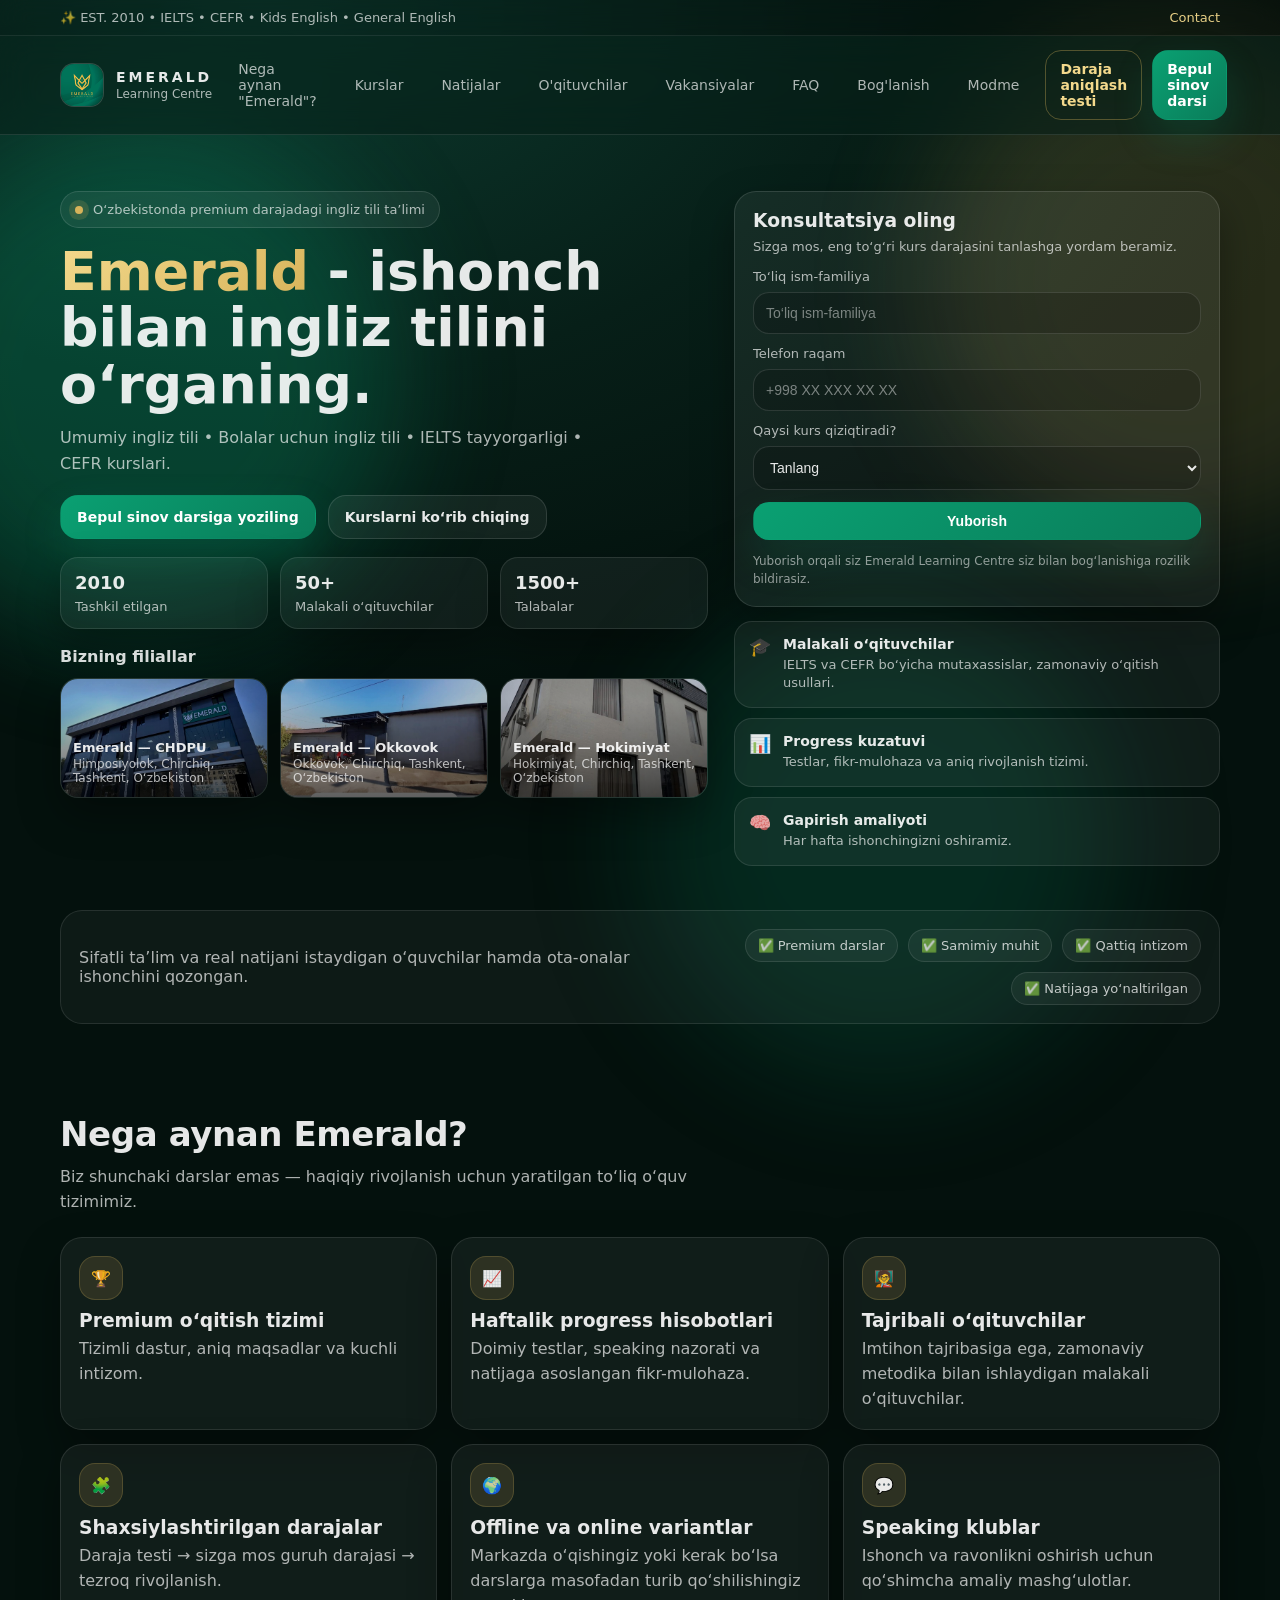
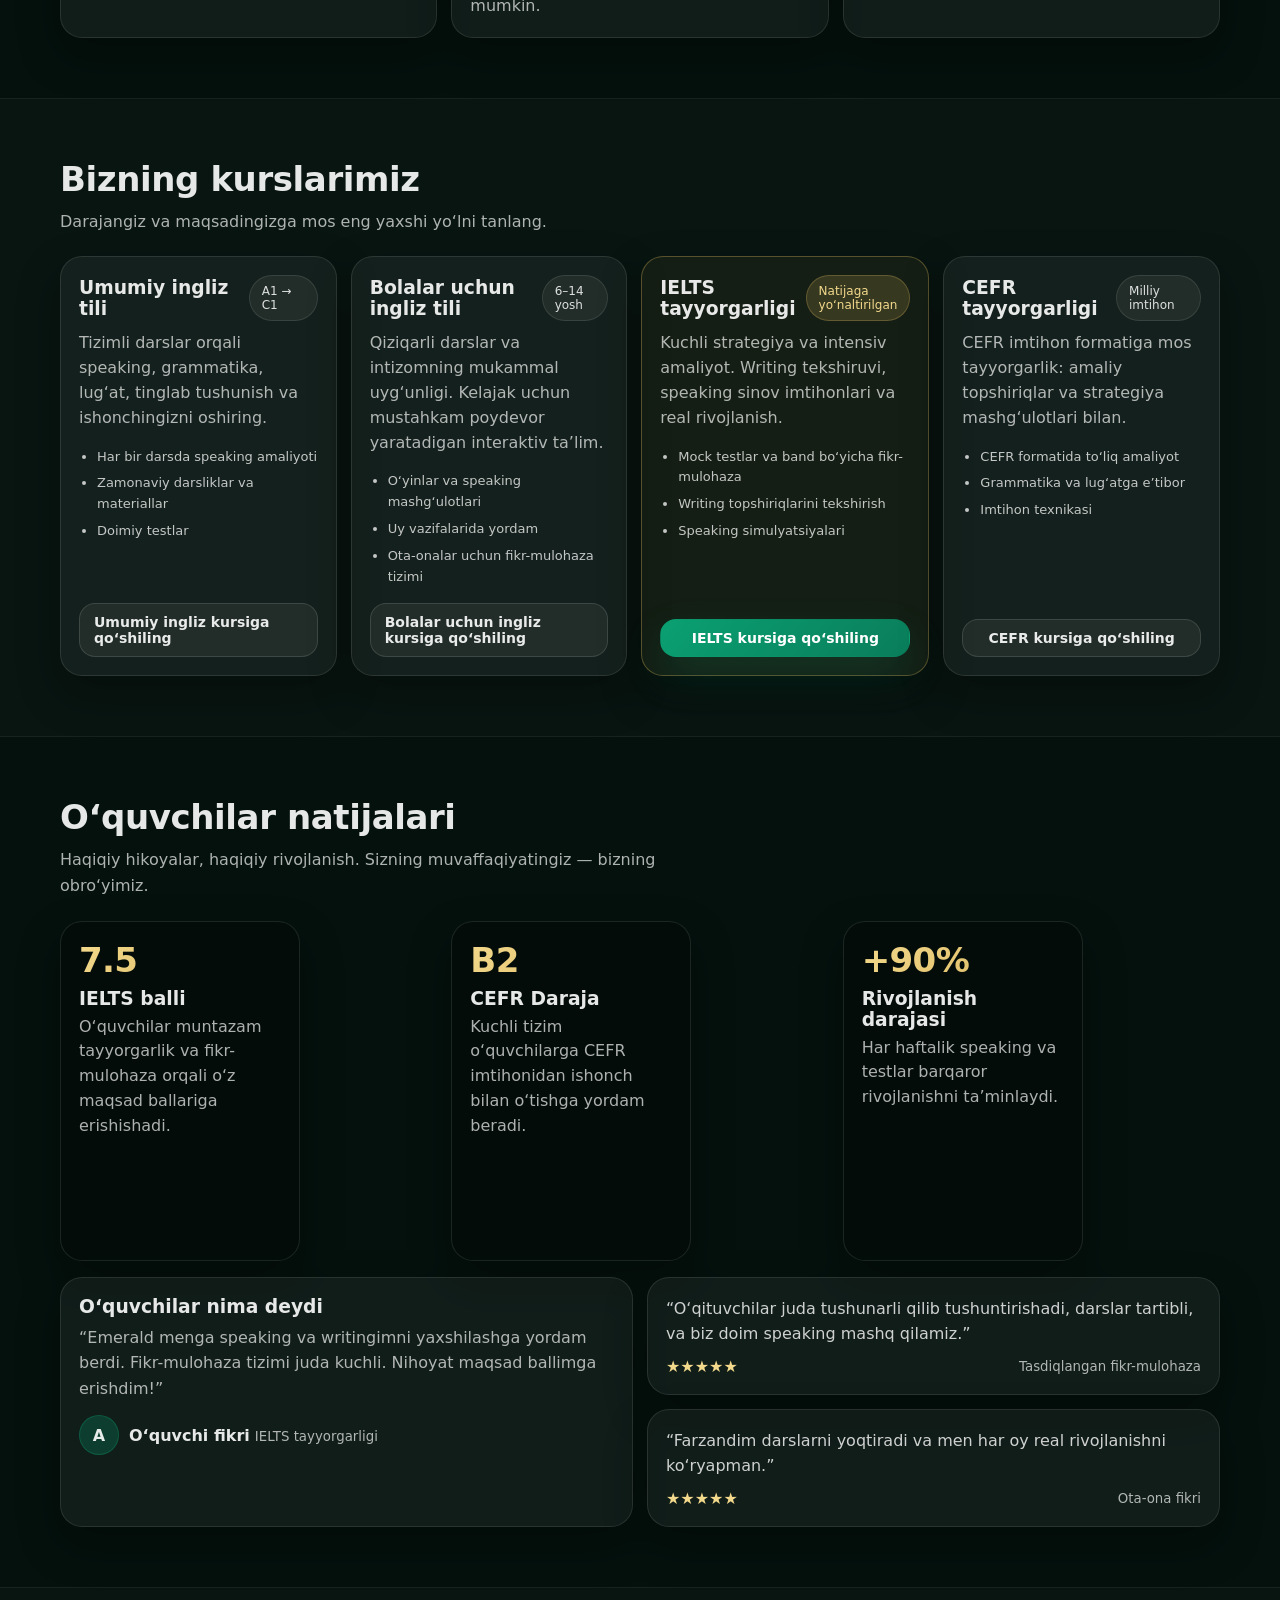
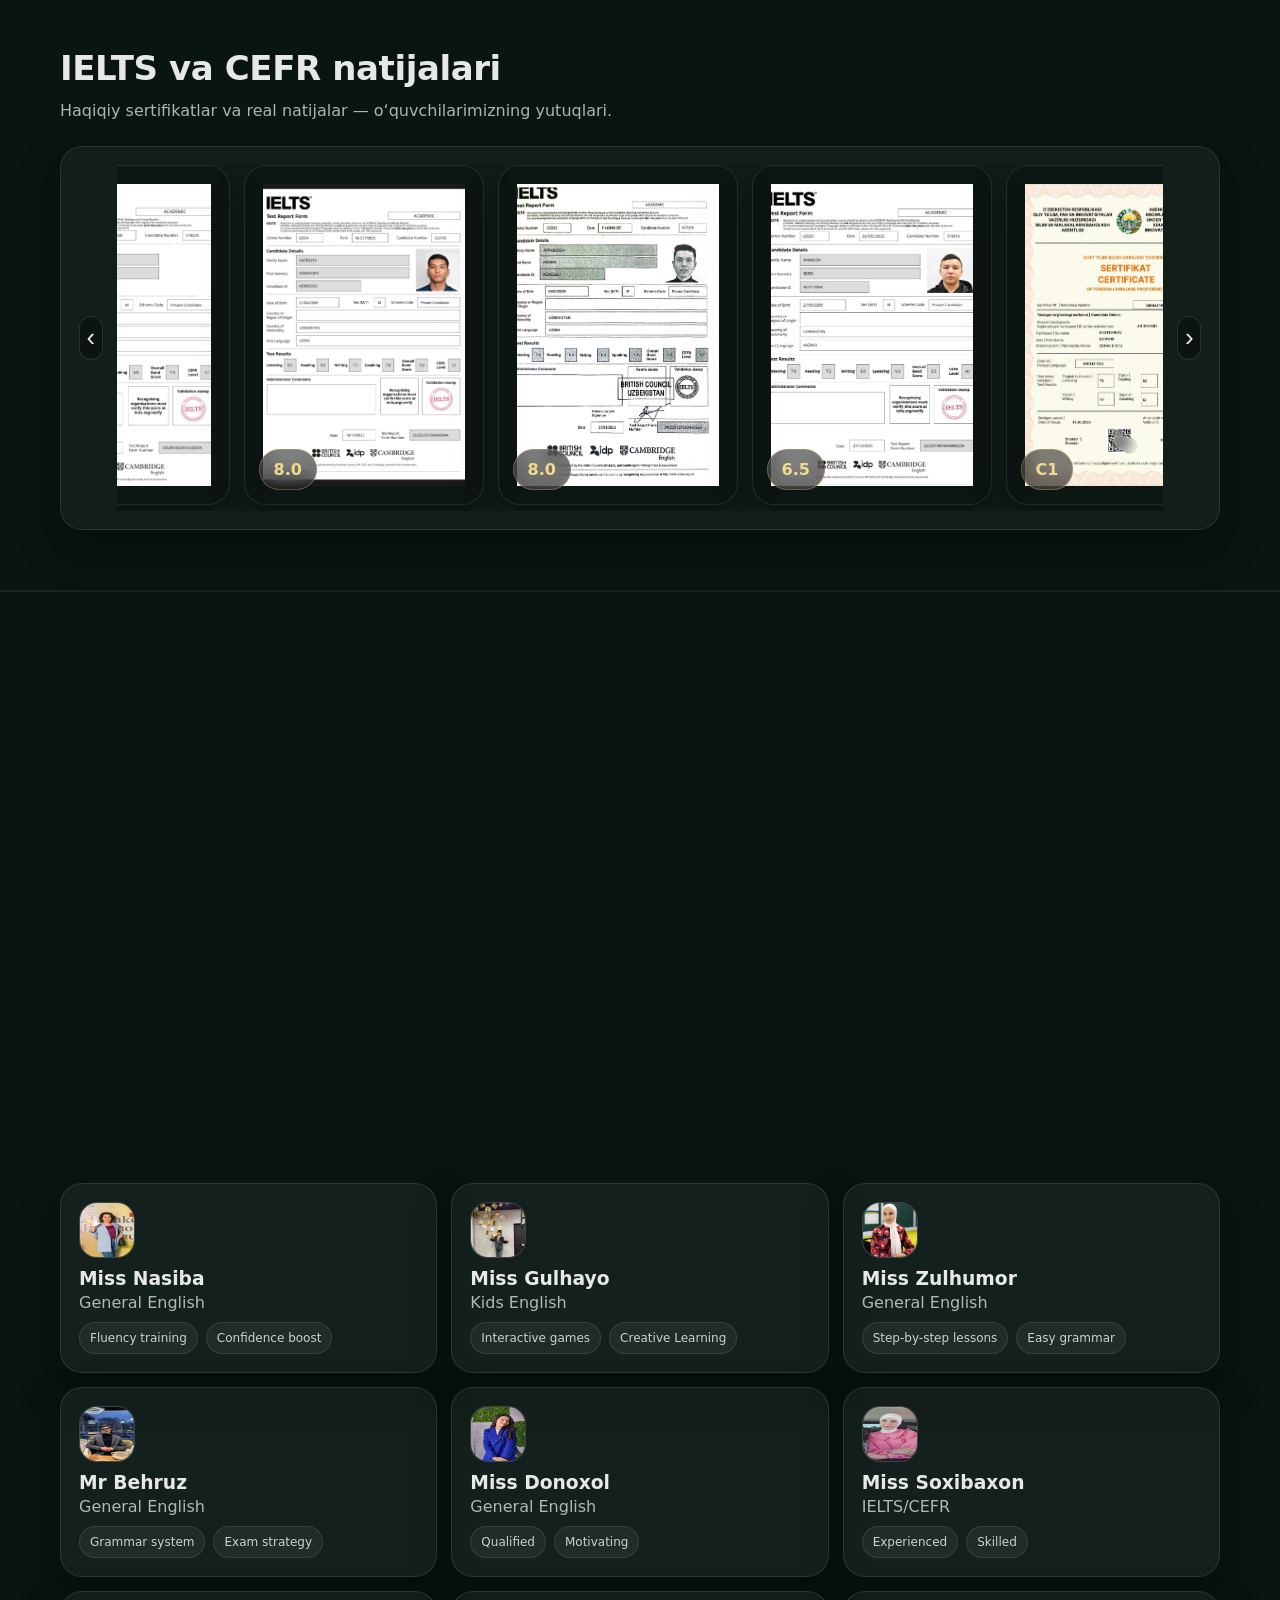
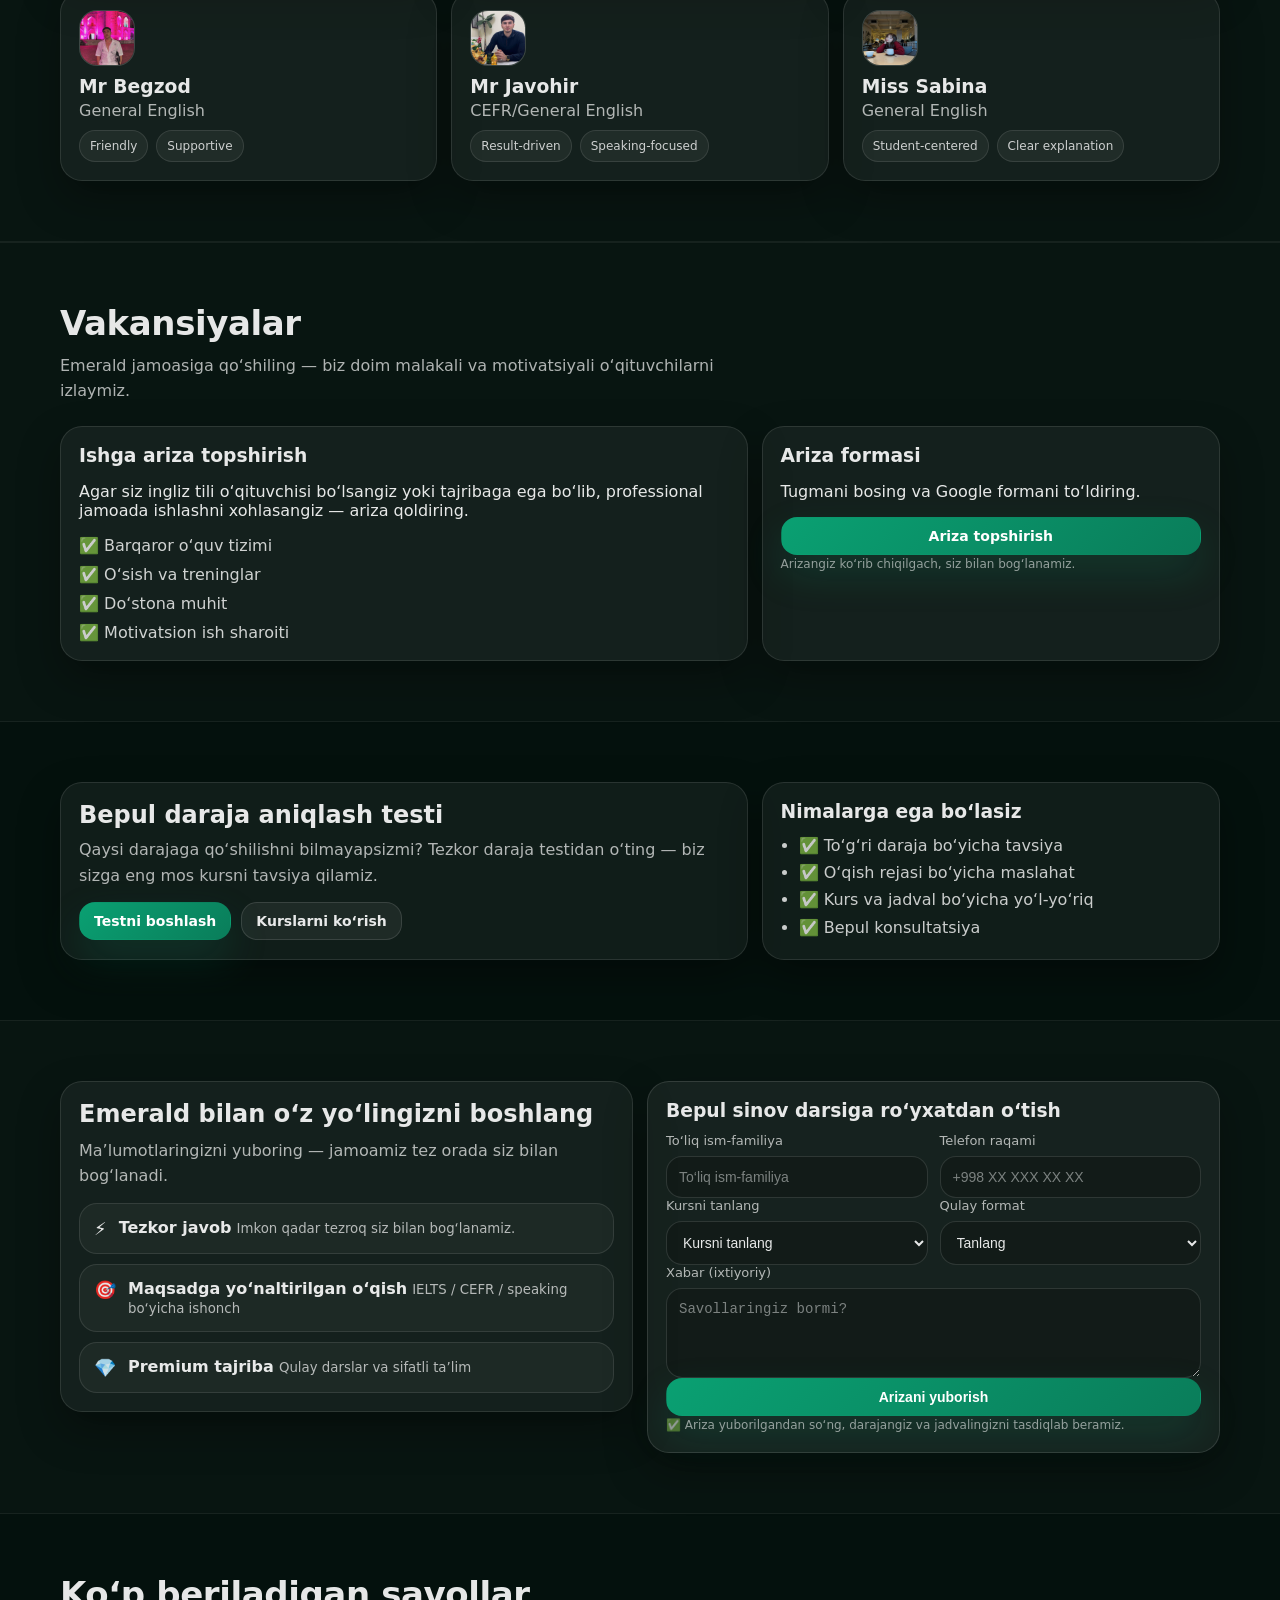
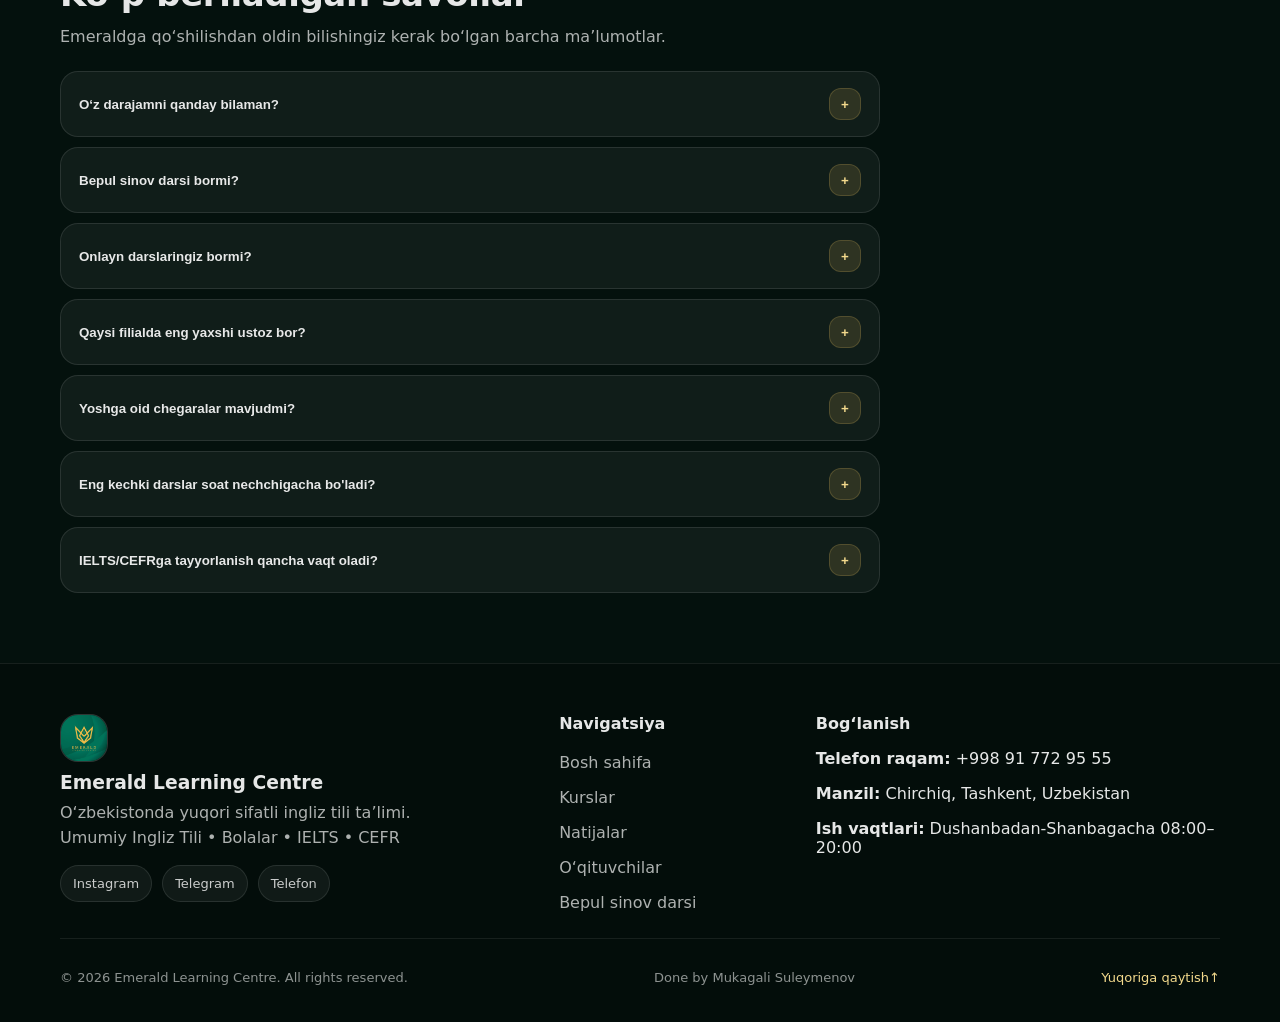
==== index.html @ 4b7d5a0a "Add files via upload" ====
<!DOCTYPE html>
<html lang="en">
<head>
  <meta charset="UTF-8" />
  <meta name="viewport" content="width=device-width, initial-scale=1.0"/>
  <title>Emerald Learning Centre</title>
  <link rel="stylesheet" href="style.css" />
</head>

<body>
  <div class="bg-blobs">
    <div class="blob blob-1"></div>
    <div class="blob blob-2"></div>
    <div class="blob blob-3"></div>
  </div>


  <div class="topbar">
    <div class="container topbar-inner">
      <p>✨ EST. 2010 • IELTS • CEFR • Kids English • General English</p>
      <a class="topbar-link" href="#contact">Contact</a>
    </div>
  </div>

  <header class="navbar" id="navbar">
    <div class="container nav-inner">
      <a href="#home" class="brand">
        <div class="brand-logo">
       
          <img src="logo.jpg" alt="Emerald Learning Centre Logo">
        </div>
        <div class="brand-text">
          <span class="brand-name">EMERALD</span>
          <span class="brand-sub">Learning Centre</span>
        </div>
      </a>

      <nav class="nav-links" id="navLinks">
        <a href="#why">Nega aynan "Emerald"?</a>
        <a href="#courses">Kurslar</a>
        <a href="#results">Natijalar</a>
        <a href="#teachers">O'qituvchilar</a>
        <a href="#vacancies">Vakansiyalar</a>
        <a href="#faq">FAQ</a>
        <a href="#contact">Bog'lanish</a>

         <a href="https://emerald-lc.modme.uz/dashboard/default" class="teacher-link" target="_blank" rel="noopener noreferrer">
    Modme
  </a>
      </nav>

      <div class="nav-actions">
        <a class="btn btn-outline" href="#placement">Daraja aniqlash testi</a>
        <a class="btn btn-primary" href="#lead">Bepul sinov darsi</a>

        <button class="burger" id="burger" aria-label="Open menu">
          <span></span><span></span><span></span>
        </button>
      </div>
    </div>
  </header>

  <section class="hero" id="home">
    <div class="container hero-grid">
      <div class="hero-left reveal">
        <div class="badge">
          <span class="dot"></span>
          O‘zbekistonda premium darajadagi ingliz tili ta’limi
        </div>

        <h1>

          <span class="gold">Emerald</span> - ishonch bilan ingliz tilini o‘rganing.
        </h1>

        <p class="hero-subtitle">
         Umumiy ingliz tili • Bolalar uchun ingliz tili • IELTS tayyorgarligi • CEFR kurslari.
        </p>

        <div class="hero-cta">
          <a class="btn btn-primary btn-lg" href="#lead">
           Bepul sinov darsiga yoziling
          </a>
          <a class="btn btn-soft btn-lg" href="#courses">
            Kurslarni ko‘rib chiqing
          </a>
        </div>

        <div class="hero-stats">
          <div class="stat-card">
            <h3>2010</h3>
            <p>Tashkil etilgan</p>
          </div>
          <div class="stat-card">
            <h3>50+</h3>
            <p>Malakali o‘qituvchilar</p>
          </div>
          <div class="stat-card">
            <h3>1500+</h3>
            <p>Talabalar</p>
          </div>
        </div>

        
      <div class="branches reveal">
  <h3 class="branches-title">Bizning filiallar</h3>

  <div class="branches-grid">
    <a class="branch-card" href="https://maps.app.goo.gl/5ZQKiGCPHty2e9TXA" target="_blank" rel="noopener noreferrer">
      <img src="branches/branch-1.jpg" alt="Emerald филиал 1">
      <div class="branch-overlay">
        <div class="branch-name">Emerald — CHDPU</div>
        <div class="branch-address">Himposiyolok, Chirchiq, Tashkent, O‘zbekiston</div>
      </div>
    </a>

    <a class="branch-card" href="https://maps.app.goo.gl/3WcgD73UAdw6YGGs7?g_st=ic" target="_blank" rel="noopener noreferrer">
      <img src="branches/branch-2.jpg" alt="Emerald филиал 2">
      <div class="branch-overlay">
        <div class="branch-name">Emerald — Okkovok</div>
        <div class="branch-address">Okkovok, Chirchiq, Tashkent, O‘zbekiston</div>
      </div>
    </a>

    <a class="branch-card" href="https://maps.app.goo.gl/QrqG9x2sBy1vxtBT6?g_st=ic">
      <img src="branches/branch-3.jpg" alt="Emerald филиал 3">
      <div class="branch-overlay">
        <div class="branch-name">Emerald — Hokimiyat</div>
        <div class="branch-address">Hokimiyat, Chirchiq, Tashkent, O‘zbekiston</div>
      </div>
    </a>
  </div>
</div>


      </div>


      <div class="hero-right reveal">
        <div class="hero-card">
          <div class="hero-card-top">
            <h3>Konsultatsiya oling</h3>
            <p>Sizga mos, eng to‘g‘ri kurs darajasini tanlashga yordam beramiz.</p>
          </div>

          <form class="mini-form" id="miniForm">
            <label>
              To‘liq ism-familiya
              <input type="text" name="name" placeholder="To‘liq ism-familiya" required />
            </label>

            <label>
             Telefon raqam
              <input type="tel" name="phone" placeholder="+998 XX XXX XX XX" required />
            </label>

            <label>
             Qaysi kurs qiziqtiradi?
              <select name="interest" required>
                <option value="" disabled selected>Tanlang</option>
                <option>Umumiy ingliz tili</option>
                <option>Bolalar uchun ingliz tili</option>
                <option>IELTS</option>
                <option>CEFR</option>
              </select>
            </label>

            <button class="btn btn-primary btn-full" type="submit">
             Yuborish
            </button>

            <p class="form-note">
             Yuborish orqali siz Emerald Learning Centre siz bilan bog‘lanishiga rozilik bildirasiz.
            </p>
          </form>
        </div>

        <div class="glass-info">
          <div class="glass-item">
            <span class="icon">🎓</span>
            <div>
              <h4>Malakali o‘qituvchilar</h4>
              <p>IELTS va CEFR bo‘yicha mutaxassislar, zamonaviy o‘qitish usullari.</p>
            </div>
          </div>
          <div class="glass-item">
            <span class="icon">📊</span>
            <div>
              <h4>Progress kuzatuvi</h4>
              <p>Testlar, fikr-mulohaza va aniq rivojlanish tizimi.</p>
            </div>
          </div>
          <div class="glass-item">
            <span class="icon">🧠</span>
            <div>
              <h4>Gapirish amaliyoti</h4>
              <p>Har hafta ishonchingizni oshiramiz.</p>
            </div>
          </div>
        </div>

      </div>
    </div>
  </section>


  <section class="trusted">
    <div class="container trusted-inner reveal">
      <p>Sifatli ta’lim va real natijani istaydigan o‘quvchilar hamda ota-onalar ishonchini qozongan.</p>
      <div class="trusted-tags">
        <span>✅ Premium darslar</span>
        <span>✅ Samimiy muhit</span>
        <span>✅ Qattiq intizom</span>
        <span>✅ Natijaga yo‘naltirilgan</span>
      </div>
    </div>
  </section>


  <section class="section" id="why">
    <div class="container">
      <div class="section-head reveal">
        <h2>Nega aynan Emerald?</h2>
        <p>
         Biz shunchaki darslar emas — haqiqiy rivojlanish uchun yaratilgan to‘liq o‘quv tizimimiz.
        </p>
      </div>

      <div class="features-grid">
        <div class="feature-card reveal">
          <div class="feature-icon">🏆</div>
          <h3>Premium o‘qitish tizimi</h3>
          <p>Tizimli dastur, aniq maqsadlar va kuchli intizom.</p>
        </div>

        <div class="feature-card reveal">
          <div class="feature-icon">📈</div>
          <h3>Haftalik progress hisobotlari</h3>
          <p>Doimiy testlar, speaking nazorati va natijaga asoslangan fikr-mulohaza.</p>
        </div>

        <div class="feature-card reveal">
          <div class="feature-icon">🧑‍🏫</div>
          <h3>Tajribali o‘qituvchilar</h3>
          <p>Imtihon tajribasiga ega, zamonaviy metodika bilan ishlaydigan malakali o‘qituvchilar.</p>
        </div>

        <div class="feature-card reveal">
          <div class="feature-icon">🧩</div>
          <h3>Shaxsiylashtirilgan darajalar</h3>
          <p>Daraja testi → sizga mos guruh darajasi → tezroq rivojlanish.</p>
        </div>

        <div class="feature-card reveal">
          <div class="feature-icon">🌍</div>
          <h3>Offline va online variantlar</h3>
          <p>Markazda o‘qishingiz yoki kerak bo‘lsa darslarga masofadan turib qo‘shilishingiz mumkin.</p>
        </div>

        <div class="feature-card reveal">
          <div class="feature-icon">💬</div>
          <h3>Speaking klublar</h3>
          <p>Ishonch va ravonlikni oshirish uchun qo‘shimcha amaliy mashg‘ulotlar.</p>
        </div>
      </div>
    </div>
  </section>

 
  <section class="section alt" id="courses">
    <div class="container">
      <div class="section-head reveal">
        <h2>Bizning kurslarimiz</h2>
        <p>Darajangiz va maqsadingizga mos eng yaxshi yo‘lni tanlang.</p>
      </div>

      <div class="courses-grid">
        <article class="course-card reveal">
          <div class="course-top">
            <h3>Umumiy ingliz tili</h3>
            <span class="pill">A1 → C1</span>
          </div>
          <p>
           Tizimli darslar orqali speaking, grammatika, lug‘at, tinglab tushunish va ishonchingizni oshiring.
          </p>
          <ul class="course-list">
            <li>Har bir darsda speaking amaliyoti</li>
            <li>Zamonaviy darsliklar va materiallar</li>
            <li>Doimiy testlar</li>
          </ul>
          <a class="btn btn-soft btn-full" href="#lead">Umumiy ingliz kursiga qo‘shiling</a>
        </article>

        <article class="course-card reveal">
          <div class="course-top">
            <h3>Bolalar uchun ingliz tili</h3>
            <span class="pill">6–14 yosh</span>
          </div>
          <p>
          Qiziqarli darslar va intizomning mukammal uyg‘unligi. Kelajak uchun mustahkam poydevor yaratadigan interaktiv ta’lim.
          </p>
          <ul class="course-list">
            <li>O‘yinlar va speaking mashg‘ulotlari</li>
            <li>Uy vazifalarida yordam</li>
            <li>Ota-onalar uchun fikr-mulohaza tizimi</li>
          </ul>
          <a class="btn btn-soft btn-full" href="#lead">Bolalar uchun ingliz kursiga qo‘shiling</a>
        </article>

        <article class="course-card highlight reveal">
          <div class="course-top">
            <h3>IELTS tayyorgarligi</h3>
            <span class="pill gold-pill">Natijaga yo‘naltirilgan</span>
          </div>
          <p>
           Kuchli strategiya va intensiv amaliyot. Writing tekshiruvi, speaking sinov imtihonlari va real rivojlanish.
          </p>
          <ul class="course-list">
            <li>Mock testlar va band bo‘yicha fikr-mulohaza</li>
            <li>Writing topshiriqlarini tekshirish</li>
            <li>Speaking simulyatsiyalari</li>
          </ul>
          <a class="btn btn-primary btn-full" href="#lead">IELTS kursiga qo‘shiling</a>
        </article>

        <article class="course-card reveal">
          <div class="course-top">
            <h3>CEFR tayyorgarligi</h3>
            <span class="pill">Milliy imtihon</span>
          </div>
          <p>
           CEFR imtihon formatiga mos tayyorgarlik: amaliy topshiriqlar va strategiya mashg‘ulotlari bilan.
          </p>
          <ul class="course-list">
            <li>CEFR formatida to‘liq amaliyot</li>
            <li>Grammatika va lug‘atga e’tibor</li>
            <li>Imtihon texnikasi</li>
          </ul>
          <a class="btn btn-soft btn-full" href="#lead">CEFR kursiga qo‘shiling</a>
        </article>
      </div>
    </div>
  </section>


  <section class="section" id="results">
    <div class="container">
      <div class="section-head reveal">
        <h2>O‘quvchilar natijalari</h2>
        <p>Haqiqiy hikoyalar, haqiqiy rivojlanish. Sizning muvaffaqiyatingiz — bizning obro‘yimiz.</p>
      </div>

      <div class="results-grid">
        <div class="result-card reveal">
          <div class="result-number">7.5</div>
          <h3>IELTS balli</h3>
          <p>O‘quvchilar muntazam tayyorgarlik va fikr-mulohaza orqali o‘z maqsad ballariga erishishadi.</p>
        </div>

        <div class="result-card reveal">
          <div class="result-number">B2</div>
          <h3>CEFR Daraja</h3>
          <p>Kuchli tizim o‘quvchilarga CEFR imtihonidan ishonch bilan o‘tishga yordam beradi.</p>
        </div>

        <div class="result-card reveal">
          <div class="result-number">+90%</div>
          <h3>Rivojlanish darajasi</h3>
          <p>Har haftalik speaking va testlar barqaror rivojlanishni ta’minlaydi.</p>
        </div>
      </div>

      <div class="testimonial reveal">
        <div class="testimonial-left">
          <h3>O‘quvchilar nima deydi</h3>
          <p>
            “Emerald menga speaking va writingimni yaxshilashga yordam berdi. Fikr-mulohaza tizimi juda kuchli. Nihoyat maqsad ballimga erishdim!”
          </p>
          <div class="testimonial-meta">
            <span class="avatar">A</span>
            <div>
              <strong>O‘quvchi fikri</strong>
              <small>IELTS tayyorgarligi</small>
            </div>
          </div>
        </div>

        <div class="testimonial-right">
          <div class="quote-card">
            <p class="quote">
             “O‘qituvchilar juda tushunarli qilib tushuntirishadi, darslar tartibli, va biz doim speaking mashq qilamiz.”
            </p>
            <div class="quote-foot">
              <span class="star">★★★★★</span>
              <small>Tasdiqlangan fikr-mulohaza</small>
            </div>
          </div>

          <div class="quote-card">
            <p class="quote">
              “Farzandim darslarni yoqtiradi va men har oy real rivojlanishni ko‘ryapman.”
            </p>
            <div class="quote-foot">
              <span class="star">★★★★★</span>
              <small>Ota-ona fikri</small>
            </div>
          </div>
        </div>
      </div>
    </div>
  </section>

  <section class="section alt" id="results-carousel">
  <div class="container">
    <div class="section-head reveal">
      <h2>IELTS va CEFR natijalari</h2>
      <p>Haqiqiy sertifikatlar va real natijalar — o‘quvchilarimizning yutuqlari.</p>
    </div>

    <div class="results-slider reveal">
      <button class="slide-btn left" id="slidePrev" aria-label="Previous">‹</button>

      <div class="slides" id="slidesTrack">
 
        <div class="result-card">
          <img src="results/card1.jpg" alt="IELTS result 8.5">
          <div class="score-badge">7.0</div>
        </div>

  
        <div class="result-card">
          <img src="results/IELTS2.jpg" alt="IELTS result 7.5">
          <div class="score-badge">8.0</div>
        </div>

      
        <div class="result-card">
          <img src="results/IELTS3.jpg" alt="IELTS result 8.0">
          <div class="score-badge">8.0</div>
        </div>

        <div class="result-card">
          <img src="results/IELTS4.jpg" alt="IELTS result 6.5 ">
          <div class="score-badge">6.5</div>
        </div>
        
         <div class="result-card">
          <img src="results/CEFR1.jpg" alt="IELTS result 8.0">
          <div class="score-badge">C1</div>
        </div>

         <div class="result-card">
          <img src="results/CEFR2.jpg" alt="IELTS result 8.0">
          <div class="score-badge">C1</div>
        </div>
        
         <div class="result-card">
          <img src="results/CEFR3.jpg" alt="IELTS result 8.0">
          <div class="score-badge">C1</div>
        </div>

         <div class="result-card">
          <img src="results/CEFR4.jpg" alt="IELTS result 8.0">
          <div class="score-badge">C1</div>
        </div>

         <div class="result-card">
          <img src="results/CEFR5.jpg" alt="IELTS result 8.0">
          <div class="score-badge">C1</div>
        </div>

         <div class="result-card">
          <img src="results/CEFR6.jpg" alt="IELTS result 8.0">
          <div class="score-badge">C1</div>
        </div>

         <div class="result-card">
          <img src="results/CEFR6.jpg" alt="IELTS result 8.0">
          <div class="score-badge">C1</div>
        </div>

         <div class="result-card">
          <img src="results/CEFR7.jpg" alt="IELTS result 8.0">
          <div class="score-badge">C1</div>
        </div>
        
        <div class="result-card">
          <img src="results/4.jpg" alt="IELTS result 7.0">
          <div class="score-badge">7.0</div>
        </div>


      </div>

      <button class="slide-btn right" id="slideNext" aria-label="Next">›</button>
    </div>
  </div>
</section>


<section class="section alt" id="teachers">
  <div class="container">
    <div class="section-head reveal">
      <h2>O‘qituvchilarimiz bilan tanishing</h2>
      <p>Sizning rivojlanishingizni bosqichma-bosqich yo‘naltirib boradigan professional o‘qituvchilar.</p>
    </div>

    <div class="teachers-grid">

       <div class="teacher-card reveal">
        <img src="teacher/muxlisa.jpg" alt="Miss Muxlisa" class="teacher-photo"/>
        <h3>Miss Muxlisa</h3>
        <p class="teacher-role">CEO</p>
        <div class="teacher-tags">
          <span>Leadership</span>
          <span>Quality assurance</span>
        </div>
      </div>

      <div class="teacher-card reveal">
        <img src="teacher/nodira.jpg" alt="Miss Nodira" class="teacher-photo"/>
        <h3>Miss Nodira</h3>
        <p class="teacher-role">IELTS/CEFR mutaxassisi</p>
        <div class="teacher-tags">
          <span>Writing feedback</span>
          <span>Mock speaking</span>
        </div>
      </div>

      <div class="teacher-card reveal">
        <img src="teacher/mashhura.jpg" alt="Miss Mashhura" class="teacher-photo"/>
        <h3>Miss Mashhura</h3>
        <p class="teacher-role">IELTS/CEFR mutaxassisi</p>
        <div class="teacher-tags">
          <span>Grammar system</span>
          <span>Exam strategy</span>
        </div>
      </div>

      <div class="teacher-card reveal">
        <img src="teacher/navruza.jpg" alt="Miss Navruza" class="teacher-photo"/>
        <h3>Miss Navruza</h3>
        <p class="teacher-role">General English</p>
        <div class="teacher-tags">
          <span>Interactive Learning</span>
          <span>Fun discipline</span>
        </div>
      </div>

      <div class="teacher-card reveal">
        <img src="teacher/sevinch.jpg" alt="Miss Sevinch" class="teacher-photo"/>
        <h3>Miss Sevinch</h3>
        <p class="teacher-role">IELTS/General English</p>
        <div class="teacher-tags">
          <span>Real life English</span>
          <span>Conversation practice</span>
        </div>
      </div>

      <div class="teacher-card reveal">
        <img src="teacher/sevara.jpg" alt="Miss Sevara" class="teacher-photo"/>
        <h3>Miss Sevara</h3>
        <p class="teacher-role">General English</p>
        <div class="teacher-tags">
          <span>Speaking Confidence</span>
          <span>Vocabulary Building</span>
        </div>
      </div>

      <div class="teacher-card reveal">
        <img src="teacher/nasiba.jpg" alt="Miss Nasiba" class="teacher-photo"/>
        <h3>Miss Nasiba</h3>
        <p class="teacher-role">General English</p>
        <div class="teacher-tags">
          <span>Fluency training</span>
          <span>Confidence boost</span>
        </div>
      </div>

      <div class="teacher-card reveal">
        <img src="teacher/Gulhayo.jpg" alt="Miss Gulhayo" class="teacher-photo"/>
        <h3>Miss Gulhayo</h3>
        <p class="teacher-role">Kids English</p>
        <div class="teacher-tags">
          <span>Interactive games</span>
          <span>Creative Learning</span>
        </div>
      </div>

      <div class="teacher-card reveal">
       <img src="teacher/Zulhumor.jpg" alt="Miss Zulhumor" class="teacher-photo"/>
        <h3>Miss Zulhumor</h3>
        <p class="teacher-role">General English</p>
        <div class="teacher-tags">
          <span>Step-by-step lessons</span>
          <span>Easy grammar</span>
        </div>
      </div>

      <div class="teacher-card reveal">
        <img src="teacher/Behruz.jpg" alt="Mr Behruz" class="teacher-photo"/>
        <h3>Mr Behruz</h3>
        <p class="teacher-role">General English</p>
        <div class="teacher-tags">
          <span>Grammar system</span>
          <span>Exam strategy</span>
        </div>
      </div>

      <div class="teacher-card reveal">
        <img src="teacher/donoxol.jpg" alt="Miss Donoxol" class="teacher-photo"/>
        <h3>Miss Donoxol</h3>
        <p class="teacher-role">General English</p>
        <div class="teacher-tags">
          <span>Qualified</span>
          <span>Motivating</span>
        </div>
      </div>

      <div class="teacher-card reveal">
        <img src="teacher/soxibaxon.jpg" alt="Miss Soxibaxon" class="teacher-photo"/>
        <h3>Miss Soxibaxon</h3>
        <p class="teacher-role">IELTS/CEFR</p>
        <div class="teacher-tags">
          <span>Experienced</span>
          <span>Skilled</span>
        </div>
      </div>

      <div class="teacher-card reveal">
        <img src="teacher/begzod.jpg" alt="Mr Begzod" class="teacher-photo"/>
        <h3>Mr Begzod</h3>
        <p class="teacher-role">General English</p>
        <div class="teacher-tags">
          <span>Friendly</span>
          <span>Supportive</span>
        </div>
      </div>

      <div class="teacher-card reveal">
        <img src="teacher/javohir.jpg" alt="Mr Javohir" class="teacher-photo"/>
        <h3>Mr Javohir</h3>
        <p class="teacher-role">CEFR/General English</p>
        <div class="teacher-tags">
          <span>Result-driven</span>
          <span>Speaking-focused</span>
        </div>
      </div>

      <div class="teacher-card reveal">
        <img src="teacher/sabina.jpg" alt="Miss Sabina" class="teacher-photo"/>
        <h3>Miss Sabina</h3>
        <p class="teacher-role">General English</p>
        <div class="teacher-tags">
          <span>Student-centered</span>
          <span>Clear explanation</span>
        </div>
      </div>

    </div>
  </div>
</section>

<section class="section alt" id="vacancies">
  <div class="container">
    <div class="section-head reveal">
      <h2>Vakansiyalar</h2>
      <p>Emerald jamoasiga qo‘shiling — biz doim malakali va motivatsiyali o‘qituvchilarni izlaymiz.</p>
    </div>

    <div class="vacancy-box reveal">
      <div class="vacancy-left">
        <h3>Ishga ariza topshirish</h3>
        <p class="muted">
          Agar siz ingliz tili o‘qituvchisi bo‘lsangiz yoki tajribaga ega bo‘lib,
          professional jamoada ishlashni xohlasangiz — ariza qoldiring.
        </p>

        <div class="vacancy-points">
          <div>✅ Barqaror o‘quv tizimi</div>
          <div>✅ O‘sish va treninglar</div>
          <div>✅ Do‘stona muhit</div>
          <div>✅ Motivatsion ish sharoiti</div>
        </div>
      </div>

      <div class="vacancy-right">
        <h3>Ariza formasi</h3>
        <p class="muted">
          Tugmani bosing va Google formani to‘ldiring.
        </p>

        <a class="btn btn-primary btn-full" href="https://forms.gle/nVkhALXh4ErZRgKk6" target="_blank" rel="noopener noreferrer">
          Ariza topshirish
        </a>

        <p class="form-note">
          Arizangiz ko‘rib chiqilgach, siz bilan bog‘lanamiz.
        </p>
      </div>
    </div>
  </div>
</section>

 
  <section class="section" id="placement">
    <div class="container">
      <div class="placement reveal">
        <div class="placement-left">
          <h2>Bepul daraja aniqlash testi</h2>
          <p>
         Qaysi darajaga qo‘shilishni bilmayapsizmi? Tezkor daraja testidan o‘ting — biz sizga eng mos kursni tavsiya qilamiz.
          </p>
          <div class="placement-buttons">
            <a class="btn btn-primary" href="https://forms.gle/hrUMGyGsGqX8LsTx5">Testni boshlash</a>
            <a class="btn btn-soft" href="#courses">Kurslarni ko‘rish</a>
          </div>
        </div>

        <div class="placement-right">
          <div class="placement-box">
            <h3>Nimalarga ega bo‘lasiz</h3>
            <ul>
              <li>✅ To‘g‘ri daraja bo‘yicha tavsiya</li>
              <li>✅ O‘qish rejasi bo‘yicha maslahat</li>
              <li>✅ Kurs va jadval bo‘yicha yo‘l-yo‘riq</li>
              <li>✅ Bepul konsultatsiya</li>
            </ul>
          </div>
        </div>
      </div>
    </div>
  </section>

  
  <section class="section alt" id="lead">
    <div class="container">
      <div class="lead-grid reveal">
        <div class="lead-left">
          <h2>Emerald bilan o‘z yo‘lingizni boshlang</h2>
          <p>
           Ma’lumotlaringizni yuboring — jamoamiz tez orada siz bilan bog‘lanadi.
          </p>

          <div class="lead-benefits">
            <div class="benefit">
              <span>⚡</span>
              <div>
                <strong>Tezkor javob</strong>
                <small>Imkon qadar tezroq siz bilan bog‘lanamiz.</small>
              </div>
            </div>
            <div class="benefit">
              <span>🎯</span>
              <div>
                <strong>Maqsadga yo‘naltirilgan o‘qish</strong>
                <small>IELTS / CEFR / speaking bo‘yicha ishonch</small>
              </div>
            </div>
            <div class="benefit">
              <span>💎</span>
              <div>
                <strong>Premium tajriba</strong>
                <small>Qulay darslar va sifatli ta’lim</small>
              </div>
            </div>
          </div>

        </div>

        <div class="lead-right">
          <form class="lead-form" id="leadForm">
            <h3>Bepul sinov darsiga ro‘yxatdan o‘tish</h3>

            <div class="form-row">
              <label>
               To‘liq ism-familiya
                <input type="text" name="fullName" placeholder="To‘liq ism-familiya" required />
              </label>

              <label>
               Telefon raqami
                <input type="tel" name="phone" placeholder="+998 XX XXX XX XX" required />
              </label>
            </div>

            <div class="form-row">
              <label>
                Kursni tanlang
                <select name="course" required>
                  <option value="" disabled selected>Kursni tanlang</option>
                  <option>Umumiy ingliz tili</option>
                  <option>Bolalar uchun ingliz tili</option>
                  <option>IELTS tayyorgarligi</option>
                  <option>CEFR tayyorgarligi</option>
                </select>
              </label>

              <label>
               Qulay format
                <select name="format" required>
                  <option value="" disabled selected>Tanlang</option>
                  <option>Oflayn</option>
                  <option>Onlayn</option>
                  <option>Aralash (online + oflayn)</option>
                </select>
              </label>
            </div>

            <label>
             Xabar (ixtiyoriy)
              <textarea name="message" rows="4" placeholder="Savollaringiz bormi?"></textarea>
            </label>

            <button class="btn btn-primary btn-full" type="submit">
          Arizani yuborish
            </button>

            <p class="form-note">
              ✅ Ariza yuborilgandan so‘ng, darajangiz va jadvalingizni tasdiqlab beramiz.
            </p>
          </form>
        </div>
      </div>
    </div>
  </section>

  <section class="section" id="faq">
    <div class="container">
      <div class="section-head reveal">
        <h2>Ko‘p beriladigan savollar</h2>
        <p>Emeraldga qo‘shilishdan oldin bilishingiz kerak bo‘lgan barcha ma’lumotlar.</p>
      </div>

      <div class="faq-grid reveal">
        <button class="faq-item">
          <span>O‘z darajamni qanday bilaman?</span>
          <span class="faq-icon">+</span>
        </button>
        <div class="faq-answer">
        Sizga eng mos darajani tavsiya qilish uchun bepul daraja testi va konsultatsiya taqdim etamiz.
        </div>

        <button class="faq-item">
          <span>Bepul sinov darsi bormi?</span>
          <span class="faq-icon">+</span>
        </button>
        <div class="faq-answer">
          Ha ✅ Formani yuboring — biz sizga bepul sinov darsini belgilab beramiz.
        </div>

        <button class="faq-item">
          <span>Onlayn darslaringiz bormi?</span>
          <span class="faq-icon">+</span>
        </button>
        <div class="faq-answer">
         Ha. Kurs va guruh jadvaliga qarab onlayn va gibrid formatlarni ham taklif qilamiz.
        </div>

        
        <button class="faq-item">
          <span>Qaysi filialda eng yaxshi ustoz bor?</span>
          <span class="faq-icon">+</span>
        </button>
        <div class="faq-answer">
          Barcha filiallarda ustozlarimiz bir xil trening tizimi asosida o‘qitiladi va Head Teacher tomonidan nazorat qilinadi. Shuning uchun har bir filialdagi dars sifati bir xil darajada.
        </div>

          <button class="faq-item">
          <span>Yoshga oid chegaralar mavjudmi?</span>
          <span class="faq-icon">+</span>
        </button>
        <div class="faq-answer">
         Yoq. Har qanday yoshdagi o‘quvchilarni qabul qilamiz. Bolalar uchun alohida guruhlar mavjud.
        </div>

        
          <button class="faq-item">
          <span>Eng kechki darslar soat nechchigacha bo'ladi?</span>
          <span class="faq-icon">+</span>
        </button>
        <div class="faq-answer">
        Eng kechki darslar soat 19:00 da boshlanadi, chunki o‘qituvchilarning ish jadvali va transport masalalari hisobga olingan.
        </div>

        <button class="faq-item">
          <span>IELTS/CEFRga tayyorlanish qancha vaqt oladi?</span>
          <span class="faq-icon">+</span>
        </button>
        <div class="faq-answer">
        Bu sizning hozirgi darajangiz va maqsad ballingizga bog‘liq. Daraja testidan so‘ng siz uchun reja tuzamiz.
        </div>
      </div>
    </div>
  </section>


  <footer class="footer" id="contact">
    <div class="container footer-grid reveal">
      <div class="footer-brand">
        <div class="footer-logo">
          <img src="logo.jpg" alt="Emerald logo"/>
        </div>
        <h3>Emerald Learning Centre</h3>
        <p>
         O‘zbekistonda yuqori sifatli ingliz tili ta’limi.<br/>
         Umumiy Ingliz Tili • Bolalar • IELTS • CEFR

        </p>

        <div class="social">
          <a href="https://www.instagram.com/emerald_learning_centre?igsh=MXhmbXozb3h2MnViMA==" class="social-btn">Instagram</a>
          <a href="https://t.me/EMERALD_call_center" class="social-btn">Telegram</a>
          <a href="#" class="social-btn">Telefon</a>
        </div>
      </div>

      <div class="footer-links">
        <h4>Navigatsiya</h4>
        <a href="#home">Bosh sahifa</a>
        <a href="#courses">Kurslar</a>
        <a href="#results">Natijalar</a>
        <a href="#teachers">O‘qituvchilar</a>
        <a href="#lead">Bepul sinov darsi</a>
      </div>

      <div class="footer-contact">
        <h4>Bog‘lanish</h4>
        <p><strong>Telefon raqam:</strong> +998 91 772 95 55</p>
        <p><strong>Manzil:</strong> Chirchiq, Tashkent, Uzbekistan</p>
        <p><strong>Ish vaqtlari:</strong> Dushanbadan-Shanbagacha 08:00–20:00</p>

            

        </div>
      </div>
    </div>

    <div class="container footer-bottom">
      <p>© <span id="year"></span> Emerald Learning Centre. All rights reserved. </p>
                              <p>Done by Mukagali Suleymenov</p> 
      <a href="#home" class="backtop">Yuqoriga qaytish↑</a>
    </div>
  </footer>


  <div class="toast" id="toast">✅ Muvaffaqiyatli yuborildi!</div>

  <script src="script.js"></script>
</body>
</html>
---- style.css ----
:root{
  --bg: #071f18;
  --card: rgba(255, 255, 255, 0.06);
  --card2: rgba(255, 255, 255, 0.08);
  --stroke: rgba(255, 255, 255, 0.12);
  --text: rgba(255, 255, 255, 0.90);
  --muted: rgba(255, 255, 255, 0.68);

  --emerald: #0a7d5a;
  --emerald2: #0aa072;

  --gold: #d7b35a;
  --gold2: #f3d98c;

  --shadow: 0 18px 40px rgba(0,0,0,0.35);
  --radius: 22px;
}

*{box-sizing:border-box;}
html{scroll-behavior:smooth;}
body{
  margin:0;
  font-family: ui-sans-serif, system-ui, -apple-system, Segoe UI, Roboto, Arial;
  color: var(--text);
  background: radial-gradient(1100px 700px at 20% 0%, #0c3b2f 0%, var(--bg) 55%, #04110d 100%);
  overflow-x:hidden;
}

a{color:inherit; text-decoration:none;}
.container{
  width:min(1160px, calc(100% - 32px));
  margin:0 auto;
}


.bg-blobs{
  position:fixed;
  inset:0;
  pointer-events:none;
  z-index:-1;
  opacity:0.65;
}
.blob{
  position:absolute;
  filter: blur(60px);
  border-radius: 999px;
}
.blob-1{
  width:520px; height:520px;
  left:-120px; top:120px;
  background: rgba(10, 160, 114, 0.45);
}
.blob-2{
  width:520px; height:520px;
  right:-160px; top:20px;
  background: rgba(215, 179, 90, 0.25);
}
.blob-3{
  width:480px; height:480px;
  right:160px; bottom:-180px;
  background: rgba(10, 125, 90, 0.35);
}


.topbar{
  border-bottom: 1px solid rgba(255,255,255,0.08);
  background: rgba(0,0,0,0.25);
  backdrop-filter: blur(14px);
}
.topbar-inner{
  display:flex;
  align-items:center;
  justify-content:space-between;
  padding:10px 0;
  gap:12px;
}
.topbar p{
  margin:0;
  color: var(--muted);
  font-size: 13px;
}
.topbar-link{
  font-size: 13px;
  color: var(--gold2);
  opacity:0.95;
}
.topbar-link:hover{opacity:1;}


.navbar{
  position:sticky;
  top:0;
  z-index:50;
  border-bottom: 1px solid rgba(255,255,255,0.10);
  background: rgba(7, 31, 24, 0.55);
  backdrop-filter: blur(18px);
}
.nav-inner{
  display:flex;
  align-items:center;
  justify-content:space-between;
  padding:14px 0;
  gap:16px;
}

.brand{
  display:flex;
  align-items:center;
  gap:12px;
}
.brand-logo{
  width:44px; height:44px;
  border-radius: 14px;
  background: rgba(255,255,255,0.06);
  border:1px solid rgba(255,255,255,0.12);
  display:grid;
  place-items:center;
  overflow:hidden;
}
.brand-logo img{
  width:100%;
  height:100%;
  object-fit:cover;
}
.brand-text{display:flex; flex-direction:column; line-height:1;}
.brand-name{
  letter-spacing: 3px;
  font-weight: 800;
  font-size: 14px;
}
.brand-sub{
  font-size: 12px;
  color: var(--muted);
  margin-top:4px;
}

.nav-links{
  display:flex;
  gap:18px;
  align-items:center;
}
.nav-links a{
  font-size: 14px;
  color: var(--muted);
  padding:8px 10px;
  border-radius: 12px;
  transition: 0.25s ease;
}
.nav-links a:hover{
  color: var(--text);
  background: rgba(255,255,255,0.06);
}

.nav-actions{
  display:flex;
  align-items:center;
  gap:10px;
}

.burger{
  display:none;
  width:42px; height:42px;
  border-radius: 14px;
  background: rgba(255,255,255,0.06);
  border:1px solid rgba(255,255,255,0.12);
  cursor:pointer;
}
.burger span{
  display:block;
  width:18px;
  height:2px;
  background: rgba(255,255,255,0.85);
  margin:5px auto;
  border-radius:999px;
}


.btn{
  display:inline-flex;
  align-items:center;
  justify-content:center;
  gap:10px;
  padding:10px 14px;
  border-radius: 16px;
  font-weight: 700;
  font-size: 14px;
  border:1px solid transparent;
  transition: transform .18s ease, opacity .18s ease, background .18s ease;
  cursor:pointer;
}
.btn:hover{transform: translateY(-1px);}
.btn:active{transform: translateY(0px);}

.btn-primary{
  background: linear-gradient(135deg, var(--emerald2), var(--emerald));
  color: white;
  box-shadow: 0 18px 40px rgba(10,160,114,0.18);
}
.btn-outline{
  background: transparent;
  border:1px solid rgba(215,179,90,0.35);
  color: var(--gold2);
}
.btn-soft{
  background: rgba(255,255,255,0.06);
  border:1px solid rgba(255,255,255,0.12);
  color: var(--text);
}
.btn-lg{padding:13px 16px; border-radius:18px;}
.btn-full{width:100%;}


.hero{
  padding: 56px 0 26px;
}
.hero-grid{
  display:grid;
  grid-template-columns: 1.2fr 0.9fr;
  gap:26px;
  align-items:start;
}
.badge{
  display:inline-flex;
  align-items:center;
  gap:10px;
  padding:10px 14px;
  border-radius: 999px;
  background: rgba(255,255,255,0.06);
  border: 1px solid rgba(255,255,255,0.12);
  color: var(--muted);
  font-size: 13px;
  width:fit-content;
}
.dot{
  width:8px; height:8px;
  border-radius: 999px;
  background: var(--gold);
  box-shadow: 0 0 0 6px rgba(215,179,90,0.16);
}
.hero h1{
  margin:16px 0 12px;
  font-size: clamp(34px, 4.2vw, 54px);
  line-height: 1.05;
}
.gold{
  background: linear-gradient(135deg, var(--gold2), var(--gold));
  -webkit-background-clip:text;
  background-clip:text;
  color: transparent;
}
.hero-subtitle{
  margin: 0 0 18px;
  color: var(--muted);
  font-size: 16px;
  line-height: 1.6;
  max-width: 560px;
}

.hero-cta{
  display:flex;
  gap:12px;
  flex-wrap:wrap;
  margin-bottom: 18px;
}

.hero-stats{
  display:grid;
  grid-template-columns: repeat(3, 1fr);
  gap:12px;
  margin-top:18px;
}
.stat-card{
  background: rgba(255,255,255,0.05);
  border:1px solid rgba(255,255,255,0.10);
  border-radius: 18px;
  padding:14px;
  box-shadow: var(--shadow);
}
.stat-card h3{
  margin:0;
  font-size: 18px;
}
.stat-card p{
  margin:6px 0 0;
  color: var(--muted);
  font-size: 13px;
}

.hero-card{
  background: rgba(255,255,255,0.06);
  border:1px solid rgba(255,255,255,0.12);
  border-radius: var(--radius);
  box-shadow: var(--shadow);
  overflow:hidden;
}
.hero-card-top{
  padding:18px 18px 0;
}
.hero-card-top h3{
  margin:0 0 6px;
}
.hero-card-top p{
  margin:0 0 12px;
  color: var(--muted);
  font-size: 13px;
  line-height:1.5;
}

.mini-form{
  padding: 0 18px 18px;
  display:flex;
  flex-direction:column;
  gap:12px;
}
label{
  font-size: 13px;
  color: var(--muted);
  display:flex;
  flex-direction:column;
  gap:8px;
}
input, select, textarea{
  border-radius: 16px;
  background: rgba(0,0,0,0.18);
  border:1px solid rgba(255,255,255,0.12);
  padding:12px 12px;
  color: var(--text);
  outline:none;
  font-size: 14px;
}
input::placeholder, textarea::placeholder{
  color: rgba(255,255,255,0.45);
}
textarea{resize: vertical;}
.form-note{
  margin:0;
  color: rgba(255,255,255,0.55);
  font-size: 12px;
  line-height:1.5;
}

.glass-info{
  margin-top:14px;
  display:flex;
  flex-direction:column;
  gap:10px;
}
.glass-item{
  display:flex;
  gap:12px;
  align-items:flex-start;
  padding:14px;
  border-radius: 18px;
  background: rgba(255,255,255,0.05);
  border:1px solid rgba(255,255,255,0.10);
}
.glass-item h4{
  margin:0 0 4px;
  font-size: 14px;
}
.glass-item p{
  margin:0;
  color: var(--muted);
  font-size: 13px;
  line-height:1.45;
}
.icon{font-size:18px;}

.trusted{
  padding: 18px 0 30px;
}
.trusted-inner{
  border:1px solid rgba(255,255,255,0.10);
  background: rgba(255,255,255,0.04);
  border-radius: var(--radius);
  padding:18px;
  display:flex;
  align-items:center;
  justify-content:space-between;
  gap:18px;
}
.trusted-inner p{
  margin:0;
  color: var(--muted);
}
.trusted-tags{
  display:flex;
  gap:10px;
  flex-wrap:wrap;
  justify-content:flex-end;
}
.trusted-tags span{
  padding:8px 12px;
  border-radius: 999px;
  background: rgba(255,255,255,0.05);
  border:1px solid rgba(255,255,255,0.10);
  color: rgba(255,255,255,0.75);
  font-size: 13px;
}

.section{
  padding: 60px 0;
}
.section.alt{
  background: rgba(255,255,255,0.02);
  border-top:1px solid rgba(255,255,255,0.06);
  border-bottom:1px solid rgba(255,255,255,0.06);
}
.section-head{
  max-width: 680px;
  margin-bottom: 22px;
}
.section-head h2{
  margin:0 0 10px;
  font-size: 34px;
  letter-spacing: -0.4px;
}
.section-head p{
  margin:0;
  color: var(--muted);
  line-height:1.6;
}

.features-grid{
  display:grid;
  grid-template-columns: repeat(3, 1fr);
  gap:14px;
}
.feature-card{
  background: rgba(255,255,255,0.05);
  border:1px solid rgba(255,255,255,0.10);
  border-radius: var(--radius);
  padding:18px;
  box-shadow: var(--shadow);
}
.feature-icon{
  width:44px; height:44px;
  display:grid;
  place-items:center;
  border-radius: 16px;
  background: rgba(215,179,90,0.14);
  border:1px solid rgba(215,179,90,0.22);
  margin-bottom:10px;
}
.feature-card h3{
  margin:0 0 6px;
}
.feature-card p{
  margin:0;
  color: var(--muted);
  line-height:1.55;
}


.courses-grid{
  display:grid;
  grid-template-columns: repeat(4, 1fr);
  gap:14px;
}
.course-card{
  background: rgba(255,255,255,0.05);
  border:1px solid rgba(255,255,255,0.10);
  border-radius: var(--radius);
  padding:18px;
  box-shadow: var(--shadow);
  display:flex;
  flex-direction:column;
  gap:10px;
  min-height: 320px;
}
.course-card.highlight{
  border:1px solid rgba(215,179,90,0.35);
  background: rgba(215,179,90,0.06);
}
.course-top{
  display:flex;
  align-items:center;
  justify-content:space-between;
  gap:10px;
}
.course-top h3{margin:0;}
.pill{
  padding:8px 12px;
  border-radius: 999px;
  font-size: 12px;
  color: rgba(255,255,255,0.85);
  background: rgba(255,255,255,0.06);
  border:1px solid rgba(255,255,255,0.10);
}
.gold-pill{
  background: rgba(215,179,90,0.18);
  border:1px solid rgba(215,179,90,0.28);
  color: var(--gold2);
}
.course-card p{
  margin:0;
  color: var(--muted);
  line-height:1.55;
}
.course-list{
  margin:0;
  padding-left: 18px;
  color: rgba(255,255,255,0.75);
  line-height:1.6;
  font-size: 13px;
}
.course-list li{margin:6px 0;}
.course-card .btn{
  margin-top:auto;
}


.results-grid{
  display:grid;
  grid-template-columns: repeat(3, 1fr);
  gap:14px;
}
.result-card{
  background: rgba(255,255,255,0.05);
  border:1px solid rgba(255,255,255,0.10);
  border-radius: var(--radius);
  padding:18px;
  box-shadow: var(--shadow);
}
.result-number{
  font-size: 34px;
  font-weight: 900;
  letter-spacing: -0.6px;
  background: linear-gradient(135deg, var(--gold2), var(--gold));
  -webkit-background-clip:text;
  background-clip:text;
  color: transparent;
}
.result-card h3{margin:8px 0 6px;}
.result-card p{margin:0; color: var(--muted); line-height:1.55;}

.testimonial{
  margin-top: 16px;
  display:grid;
  grid-template-columns: 1fr 1fr;
  gap:14px;
}
.testimonial-left{
  background: rgba(255,255,255,0.05);
  border:1px solid rgba(255,255,255,0.10);
  border-radius: var(--radius);
  padding:18px;
  box-shadow: var(--shadow);
}
.testimonial-left h3{margin:0 0 8px;}
.testimonial-left p{margin:0; color: var(--muted); line-height:1.6;}
.testimonial-meta{
  margin-top:14px;
  display:flex;
  align-items:center;
  gap:10px;
}
.avatar{
  width:40px; height:40px;
  border-radius: 999px;
  display:grid;
  place-items:center;
  background: rgba(10,160,114,0.25);
  border:1px solid rgba(10,160,114,0.30);
  font-weight:900;
}
.testimonial-meta small{color: var(--muted);}

.testimonial-right{
  display:flex;
  flex-direction:column;
  gap:14px;
}
.quote-card{
  background: rgba(255,255,255,0.05);
  border:1px solid rgba(255,255,255,0.10);
  border-radius: var(--radius);
  padding:18px;
  box-shadow: var(--shadow);
}
.quote{margin:0; color: rgba(255,255,255,0.80); line-height:1.6;}
.quote-foot{
  margin-top:10px;
  display:flex;
  align-items:center;
  justify-content:space-between;
  color: var(--muted);
}
.star{color: var(--gold2);}


.teachers-grid{
  display:grid;
  grid-template-columns: repeat(3, 1fr);
  gap:14px;
}
.teacher-card{
  background: rgba(255,255,255,0.05);
  border:1px solid rgba(255,255,255,0.10);
  border-radius: var(--radius);
  padding:18px;
  box-shadow: var(--shadow);
}
.teacher-photo{
  width:56px; height:56px;
  border-radius: 18px;
  display:grid;
  place-items:center;
  font-size: 26px;
  background: rgba(255,255,255,0.06);
  border:1px solid rgba(255,255,255,0.12);
  margin-bottom:10px;
}
.teacher-card h3{margin:0 0 4px;}
.teacher-role{
  margin:0 0 10px;
  color: var(--muted);
}
.teacher-tags{
  display:flex;
  flex-wrap:wrap;
  gap:8px;
}
.teacher-tags span{
  padding:8px 10px;
  border-radius: 999px;
  font-size: 12px;
  background: rgba(255,255,255,0.05);
  border:1px solid rgba(255,255,255,0.10);
  color: rgba(255,255,255,0.78);
}


.placement{
  display:grid;
  grid-template-columns: 1.2fr 0.8fr;
  gap:14px;
  align-items:stretch;
}
.placement-left, .placement-right{
  background: rgba(255,255,255,0.05);
  border:1px solid rgba(255,255,255,0.10);
  border-radius: var(--radius);
  padding:18px;
  box-shadow: var(--shadow);
}
.placement-left h2{margin:0 0 8px;}
.placement-left p{margin:0; color: var(--muted); line-height:1.6;}
.placement-buttons{
  margin-top:14px;
  display:flex;
  gap:10px;
  flex-wrap:wrap;
}
.placement-box h3{margin:0 0 10px;}
.placement-box ul{
  margin:0;
  padding-left:18px;
  color: rgba(255,255,255,0.78);
  line-height:1.7;
}


.lead-grid{
  display:grid;
  grid-template-columns: 1fr 1fr;
  gap:14px;
  align-items:start;
}
.lead-left{
  background: rgba(255,255,255,0.05);
  border:1px solid rgba(255,255,255,0.10);
  border-radius: var(--radius);
  padding:18px;
  box-shadow: var(--shadow);
}
.lead-left h2{margin:0 0 10px;}
.lead-left p{margin:0; color: var(--muted); line-height:1.6;}
.lead-benefits{
  margin-top:14px;
  display:flex;
  flex-direction:column;
  gap:10px;
}
.benefit{
  display:flex;
  gap:12px;
  align-items:flex-start;
  padding:14px;
  border-radius: 18px;
  background: rgba(255,255,255,0.04);
  border:1px solid rgba(255,255,255,0.10);
}
.benefit span{font-size:18px;}
.benefit small{color: var(--muted);}

.lead-form{
  background: rgba(255,255,255,0.06);
  border:1px solid rgba(255,255,255,0.12);
  border-radius: var(--radius);
  padding:18px;
  box-shadow: var(--shadow);
}
.lead-form h3{
  margin:0 0 12px;
}
.form-row{
  display:grid;
  grid-template-columns: 1fr 1fr;
  gap:12px;
}


.faq-grid{
  max-width: 820px;
}
.faq-item{
  width:100%;
  display:flex;
  align-items:center;
  justify-content:space-between;
  gap:10px;

  padding:16px 18px;
  border-radius: 18px;
  border:1px solid rgba(255,255,255,0.10);
  background: rgba(255,255,255,0.05);
  color: rgba(255,255,255,0.90);
  cursor:pointer;
  font-weight:800;
  margin-bottom:10px;
}
.faq-icon{
  width:32px; height:32px;
  display:grid;
  place-items:center;
  border-radius: 12px;
  background: rgba(215,179,90,0.15);
  border:1px solid rgba(215,179,90,0.22);
  color: var(--gold2);
}
.faq-answer{
  display:none;
  margin: -2px 0 12px;
  padding: 0 18px 14px;
  color: var(--muted);
  line-height:1.6;
}


.footer{
  padding: 50px 0 24px;
  border-top:1px solid rgba(255,255,255,0.08);
  background: rgba(0,0,0,0.18);
}
.footer-grid{
  display:grid;
  grid-template-columns: 1.2fr 0.6fr 1fr;
  gap:14px;
  align-items:start;
}
.footer-logo{
  width:48px; height:48px;
  border-radius: 18px;
  background: rgba(255,255,255,0.06);
  border:1px solid rgba(255,255,255,0.12);
  overflow:hidden;
  display:grid;
  place-items:center;
}
.footer-logo img{width:100%; height:100%; object-fit:cover;}
.footer-brand h3{margin:10px 0 8px;}
.footer-brand p{margin:0; color: var(--muted); line-height:1.55;}

.social{
  display:flex;
  flex-wrap:wrap;
  gap:10px;
  margin-top:14px;
}
.social-btn{
  padding:10px 12px;
  border-radius: 999px;
  background: rgba(255,255,255,0.05);
  border:1px solid rgba(255,255,255,0.10);
  color: rgba(255,255,255,0.78);
  font-size: 13px;
}
.social-btn:hover{
  color: var(--text);
  border-color: rgba(215,179,90,0.25);
}

.footer-links h4, .footer-contact h4{
  margin:0 0 12px;
}
.footer-links a{
  display:block;
  padding:8px 0;
  color: var(--muted);
}
.footer-links a:hover{color: var(--text);}

.map-placeholder{
  margin-top:10px;
  height:160px;
  border-radius: 18px;
  background: rgba(255,255,255,0.05);
  border:1px solid rgba(255,255,255,0.10);
  display:grid;
  place-items:center;
  color: rgba(255,255,255,0.60);
}

.footer-bottom{
  margin-top:18px;
  padding-top:18px;
  border-top:1px solid rgba(255,255,255,0.08);
  display:flex;
  align-items:center;
  justify-content:space-between;
  gap:12px;
  color: rgba(255,255,255,0.55);
  font-size: 13px;
}
.backtop{
  color: var(--gold2);
}
 
.toast{
  position:fixed;
  right:18px;
  bottom:18px;
  padding:12px 14px;
  border-radius: 16px;
  background: rgba(10, 160, 114, 0.25);
  border:1px solid rgba(10, 160, 114, 0.35);
  backdrop-filter: blur(10px);
  color: rgba(255,255,255,0.92);
  box-shadow: var(--shadow);
  opacity:0;
  transform: translateY(12px);
  transition: 0.25s ease;
  z-index: 99;
}
.toast.show{
  opacity:1;
  transform: translateY(0);
}


.reveal{
  opacity:0;
  transform: translateY(18px);
  transition: 0.7s ease;
}
.reveal.show{
  opacity:1;
  transform: translateY(0);
}

@media (max-width: 980px){
  .nav-links{display:none;}
  .burger{display:block;}

  .hero-grid{grid-template-columns:1fr; gap:14px;}
  .features-grid{grid-template-columns:1fr 1fr;}
  .courses-grid{grid-template-columns:1fr 1fr;}
  .results-grid{grid-template-columns:1fr;}
  .testimonial{grid-template-columns:1fr;}
  .teachers-grid{grid-template-columns:1fr;}
  .placement{grid-template-columns:1fr;}
  .lead-grid{grid-template-columns:1fr;}
}

@media (max-width: 520px){
  .hero-stats{grid-template-columns:1fr;}
  .features-grid{grid-template-columns:1fr;}
  .courses-grid{grid-template-columns:1fr;}
  .form-row{grid-template-columns:1fr;}
  .trusted-inner{flex-direction:column; align-items:flex-start;}
}

.results-slider{
  position: relative;
  display:flex;
  align-items:center;
  gap:14px;

  border:1px solid rgba(255,255,255,0.10);
  background: rgba(255,255,255,0.04);
  border-radius: var(--radius);
  padding:18px;
  box-shadow: var(--shadow);
}

.slides{
  display:flex;
  gap:14px;
  overflow-x:auto;
  scroll-behavior:smooth;
  padding-bottom: 6px;
}

.slides::-webkit-scrollbar{
  height: 8px;
}
.slides::-webkit-scrollbar-thumb{
  background: rgba(255,255,255,0.12);
  border-radius: 999px;
}

.result-card{
  position: relative;
  min-width: 240px;
  max-width: 240px;
  height: 340px;

  border-radius: 22px;
  overflow:hidden;

  border: 1px solid rgba(255,255,255,0.10);
  background: rgba(0,0,0,0.25);
}

.result-card img{
  width:100%;
  height:100%;
  object-fit: cover;
  display:block;
  filter: contrast(1.02) saturate(1.05);
}

.score-badge{
  position:absolute;
  left:14px;
  bottom:14px;

  padding:10px 14px;
  border-radius: 999px;

  font-weight: 900;
  font-size: 16px;

  background: rgba(0,0,0,0.50);
  border: 1px solid rgba(215,179,90,0.35);
  color: var(--gold2);
  backdrop-filter: blur(10px);
}

.slide-btn{
  width:44px;
  height:44px;
  border-radius: 16px;
  border:1px solid rgba(255,255,255,0.12);
  background: rgba(0,0,0,0.30);
  color: rgba(255,255,255,0.90);
  cursor:pointer;
  font-size: 26px;
  display:grid;
  place-items:center;
  transition: 0.2s ease;
}

.slide-btn:hover{
  background: rgba(255,255,255,0.06);
}

@media (max-width: 980px){
  .slide-btn{
    display:none; 
  }
  .result-card{
    min-width: 210px;
    max-width: 210px;
    height: 310px;
  }
}
.slides{
  scroll-behavior: smooth;
  white-space: nowrap;
}


.branches{
  margin-top: 18px;
}

.branches-title{
  margin: 0 0 12px;
  font-size: 16px;
  color: rgba(255,255,255,0.85);
}

.branches-grid{
  display: grid;
  grid-template-columns: repeat(3, 1fr);
  gap: 12px;
}

.branch-card{
  position: relative;
  height: 120px;
  border-radius: 18px;
  overflow: hidden;

  border: 1px solid rgba(255,255,255,0.10);
  background: rgba(255,255,255,0.04);
  box-shadow: var(--shadow);
}

.branch-card img{
  width: 100%;
  height: 100%;
  object-fit: cover;
  display:block;
  filter: brightness(0.82) contrast(1.05);
  transition: 0.25s ease;
}

.branch-overlay{
  position: absolute;
  inset: 0;
  padding: 12px;
  display:flex;
  flex-direction: column;
  justify-content: flex-end;

  background: linear-gradient(
    180deg,
    rgba(0,0,0,0.05) 20%,
    rgba(0,0,0,0.55) 100%
  );
}

.branch-name{
  font-weight: 800;
  font-size: 13px;
}

.branch-address{
  margin-top: 2px;
  font-size: 12px;
  color: rgba(255,255,255,0.70);
}

.branch-card:hover img{
  transform: scale(1.04);
  filter: brightness(0.95) contrast(1.05);
}


@media (max-width: 980px){
  .branches-grid{
    grid-template-columns: 1fr;
  }
  .branch-card{
    height: 150px;
  }
}
/* ===== Vacancies ===== */
.vacancy-box{
  display:grid;
  grid-template-columns: 1.2fr 0.8fr;
  gap:14px;
  align-items:stretch;
}

.vacancy-left, .vacancy-right{
  background: rgba(255,255,255,0.05);
  border:1px solid rgba(255,255,255,0.10);
  border-radius: var(--radius);
  padding:18px;
  box-shadow: var(--shadow);
}

.vacancy-left h3, .vacancy-right h3{
  margin:0 0 10px;
}

.vacancy-points{
  margin-top:12px;
  display:flex;
  flex-direction:column;
  gap:10px;
  color: rgba(255,255,255,0.80);
}

@media (max-width: 980px){
  .vacancy-box{
    grid-template-columns: 1fr;
  }
}
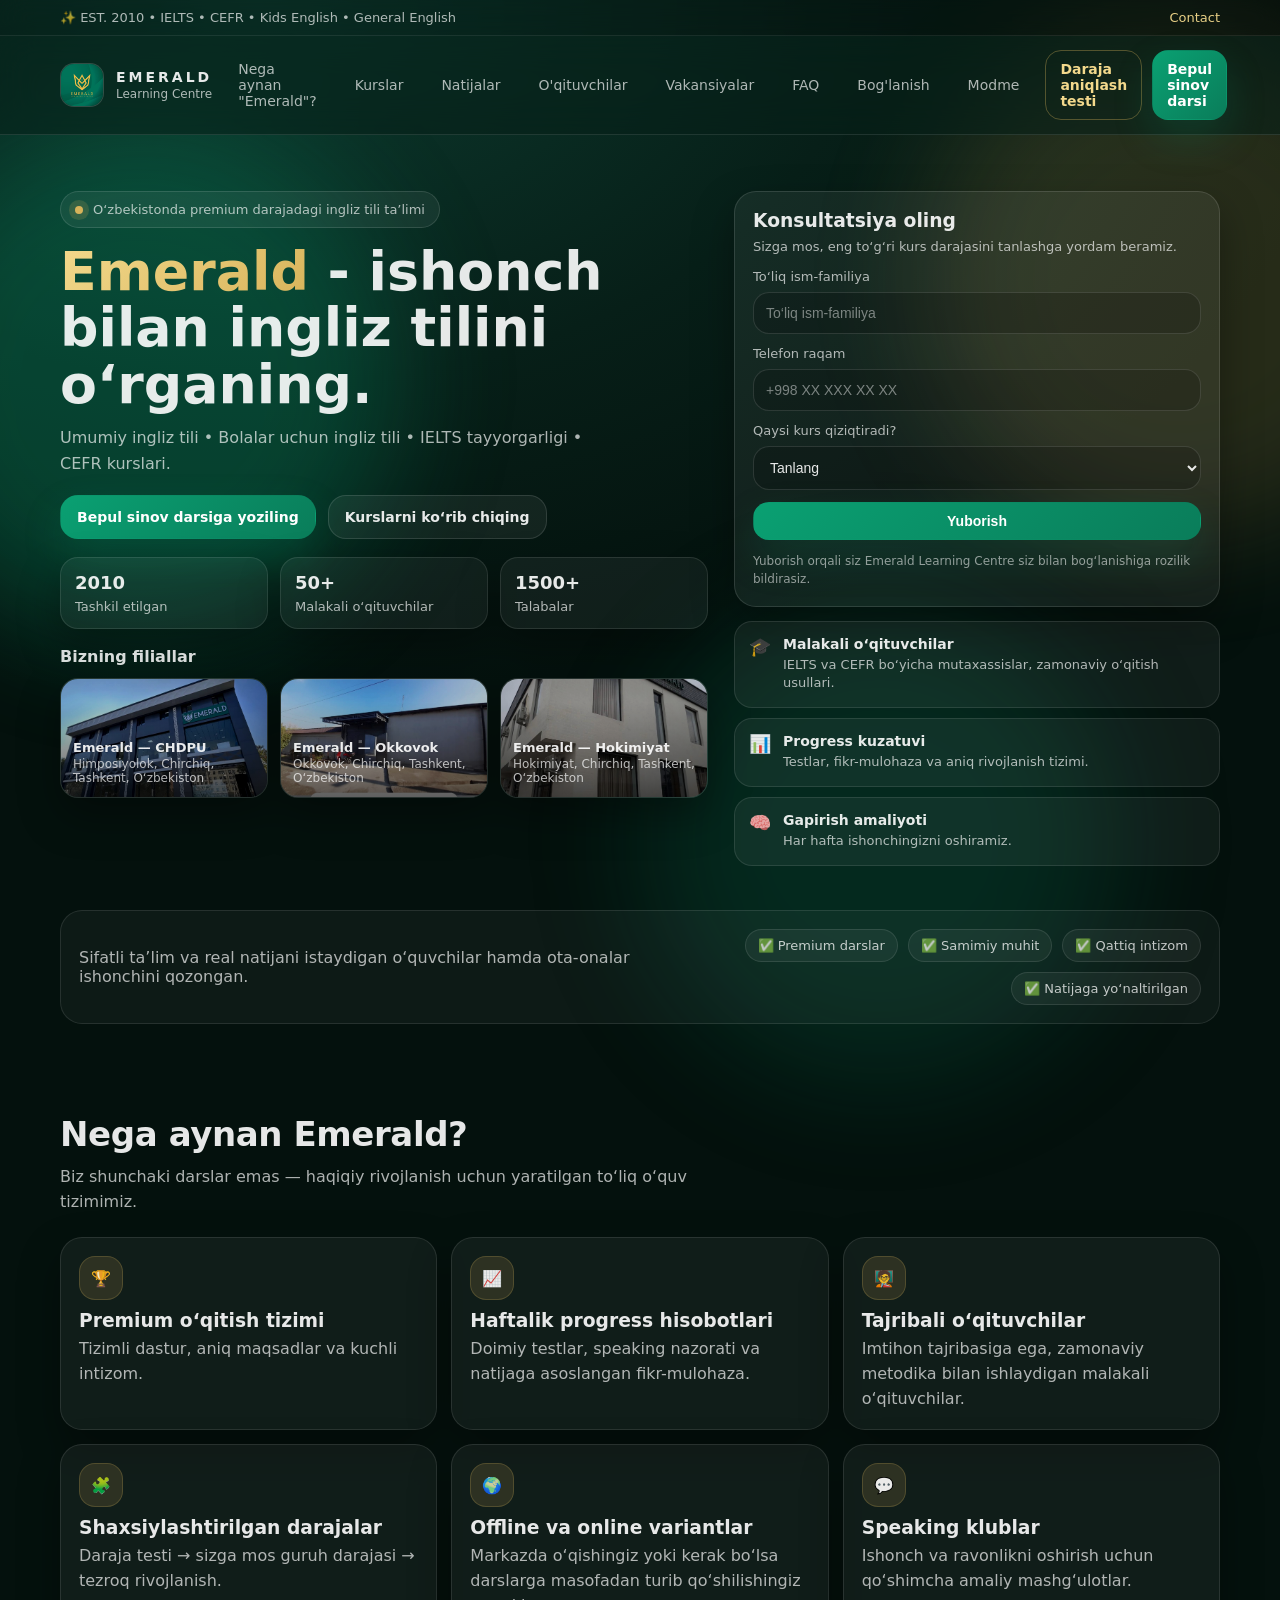
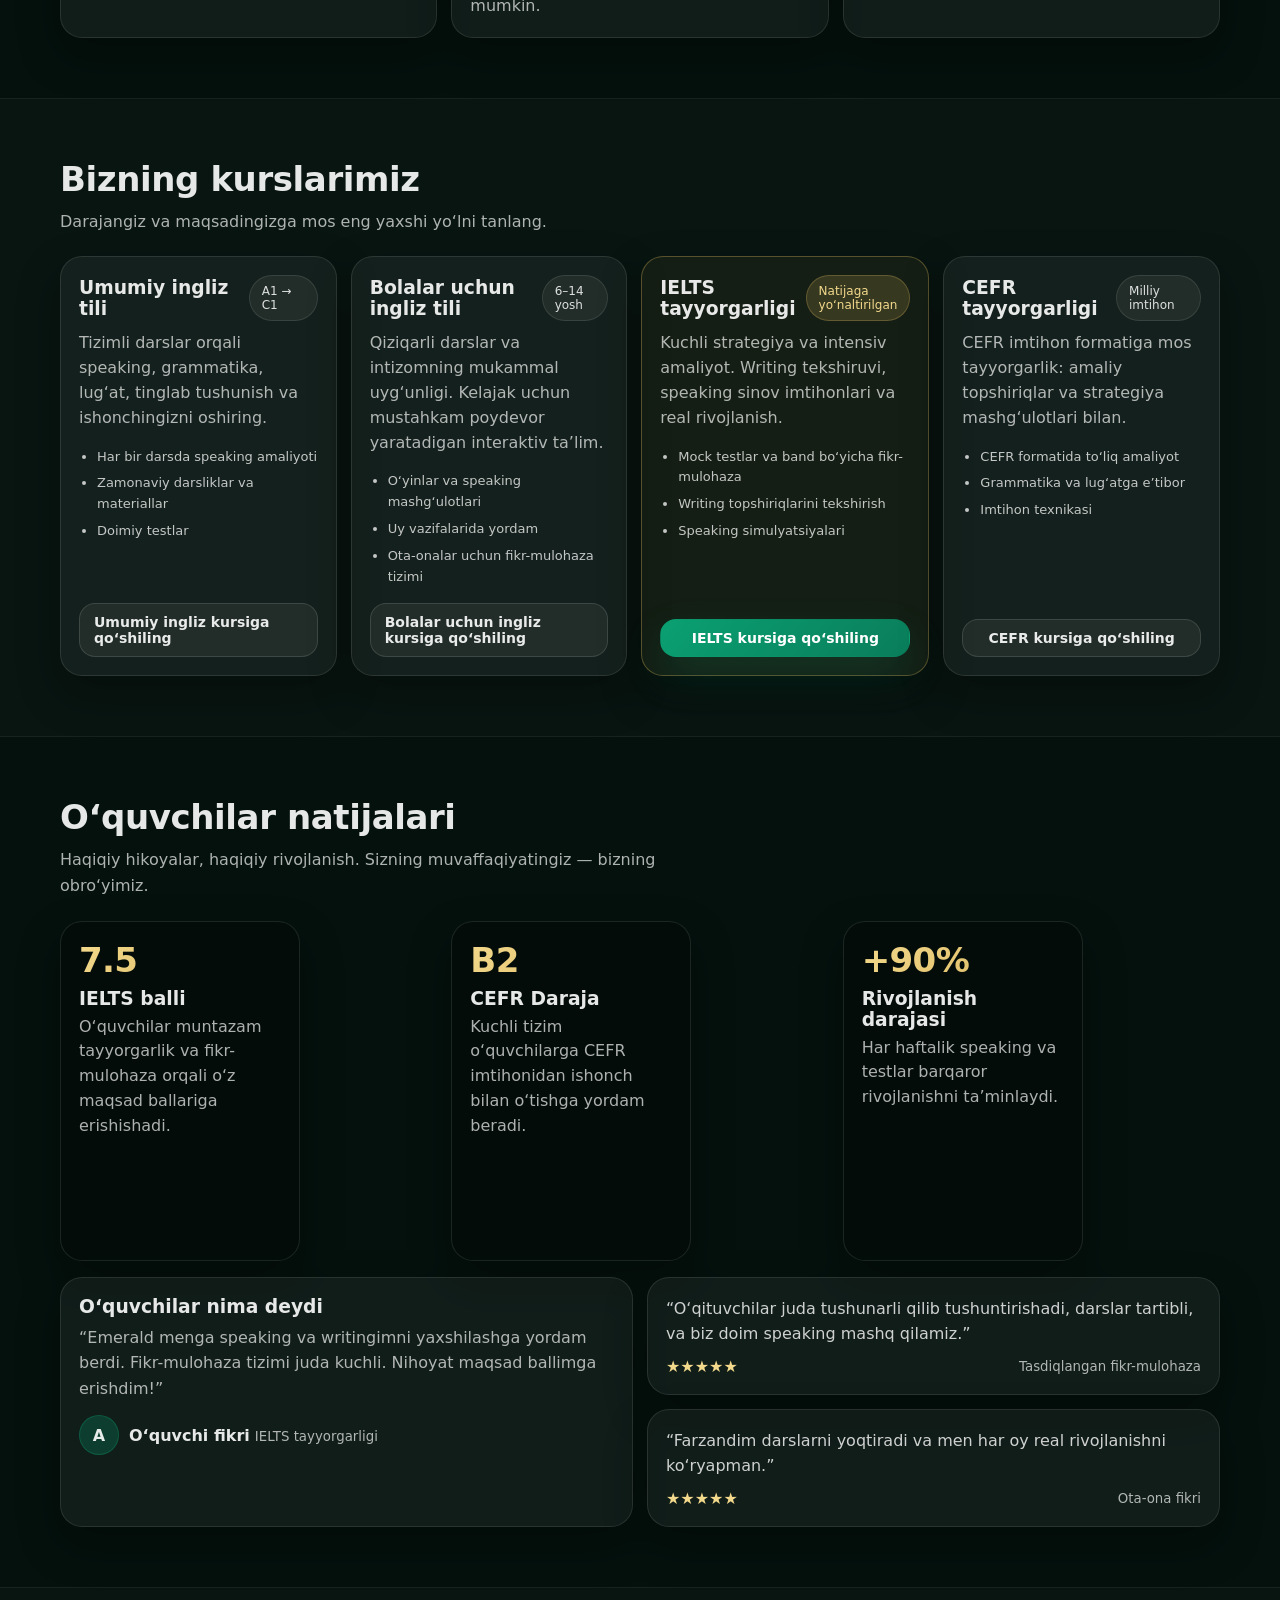
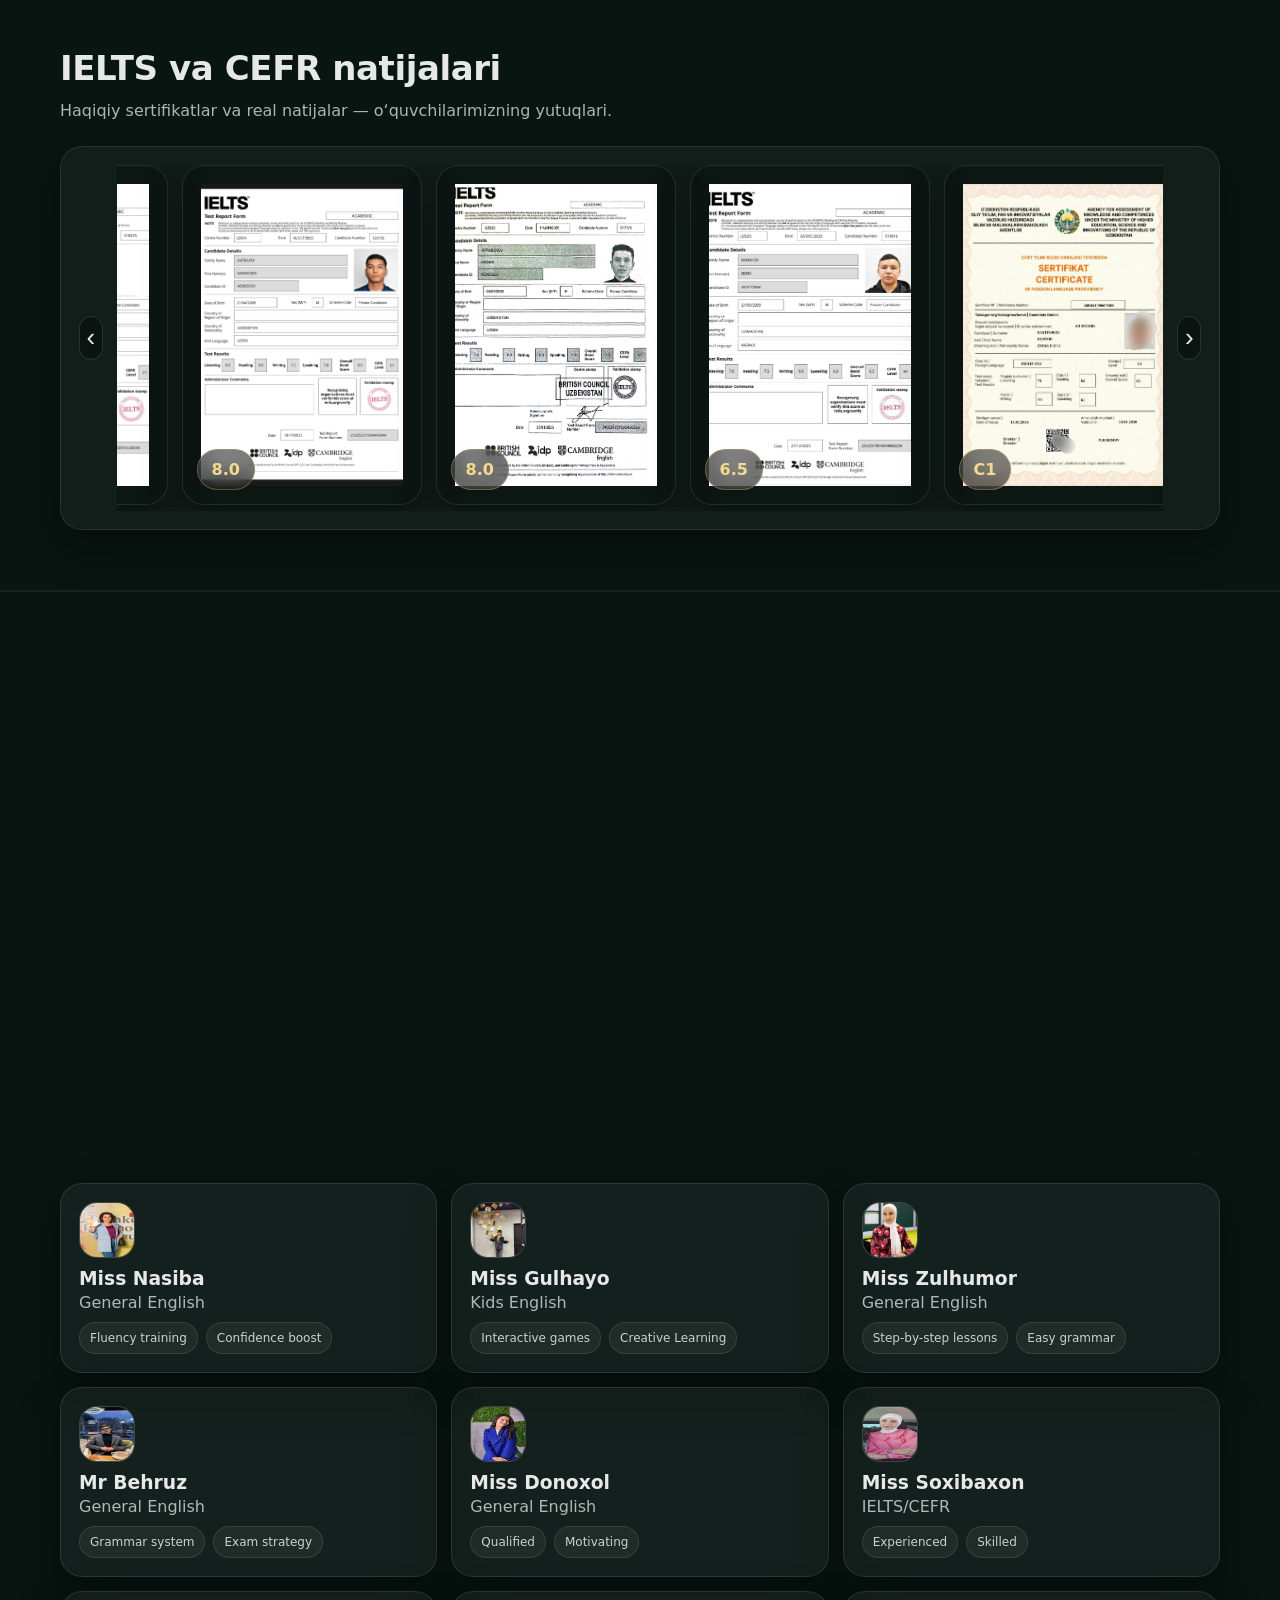
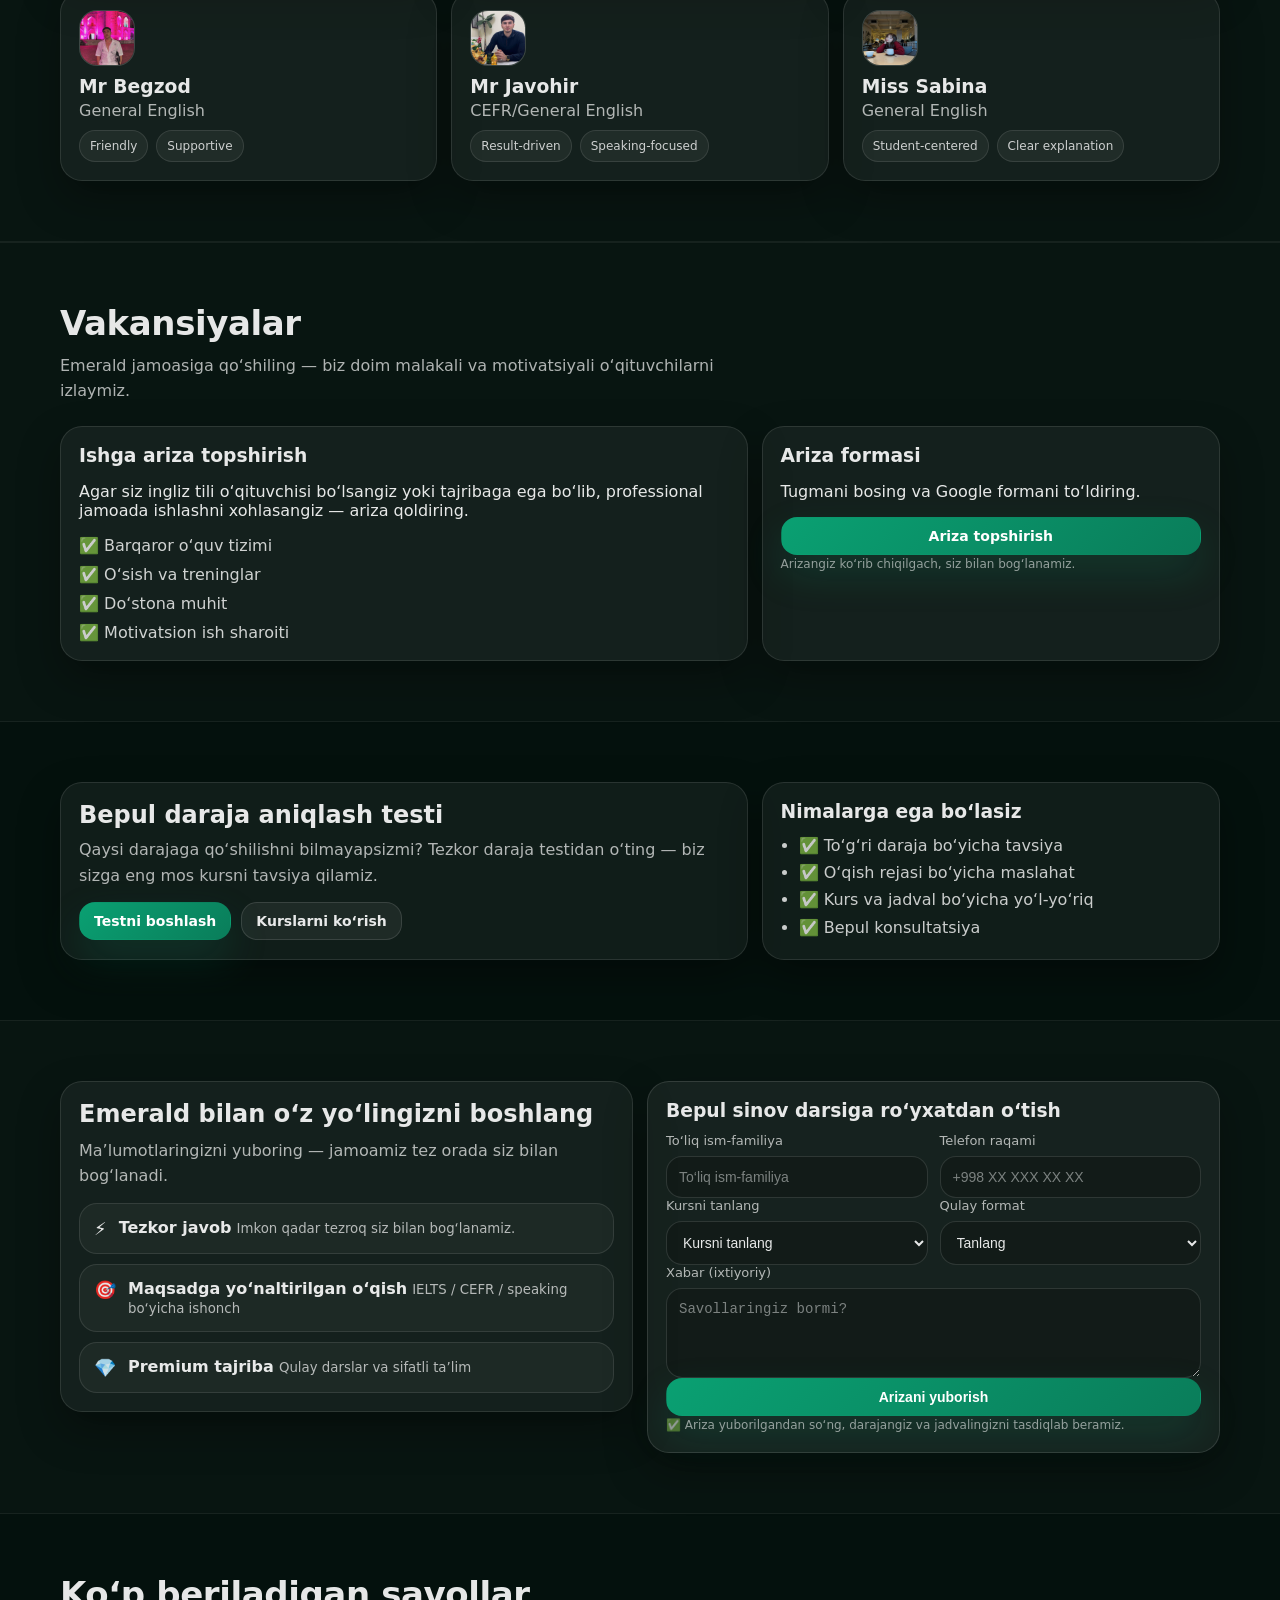
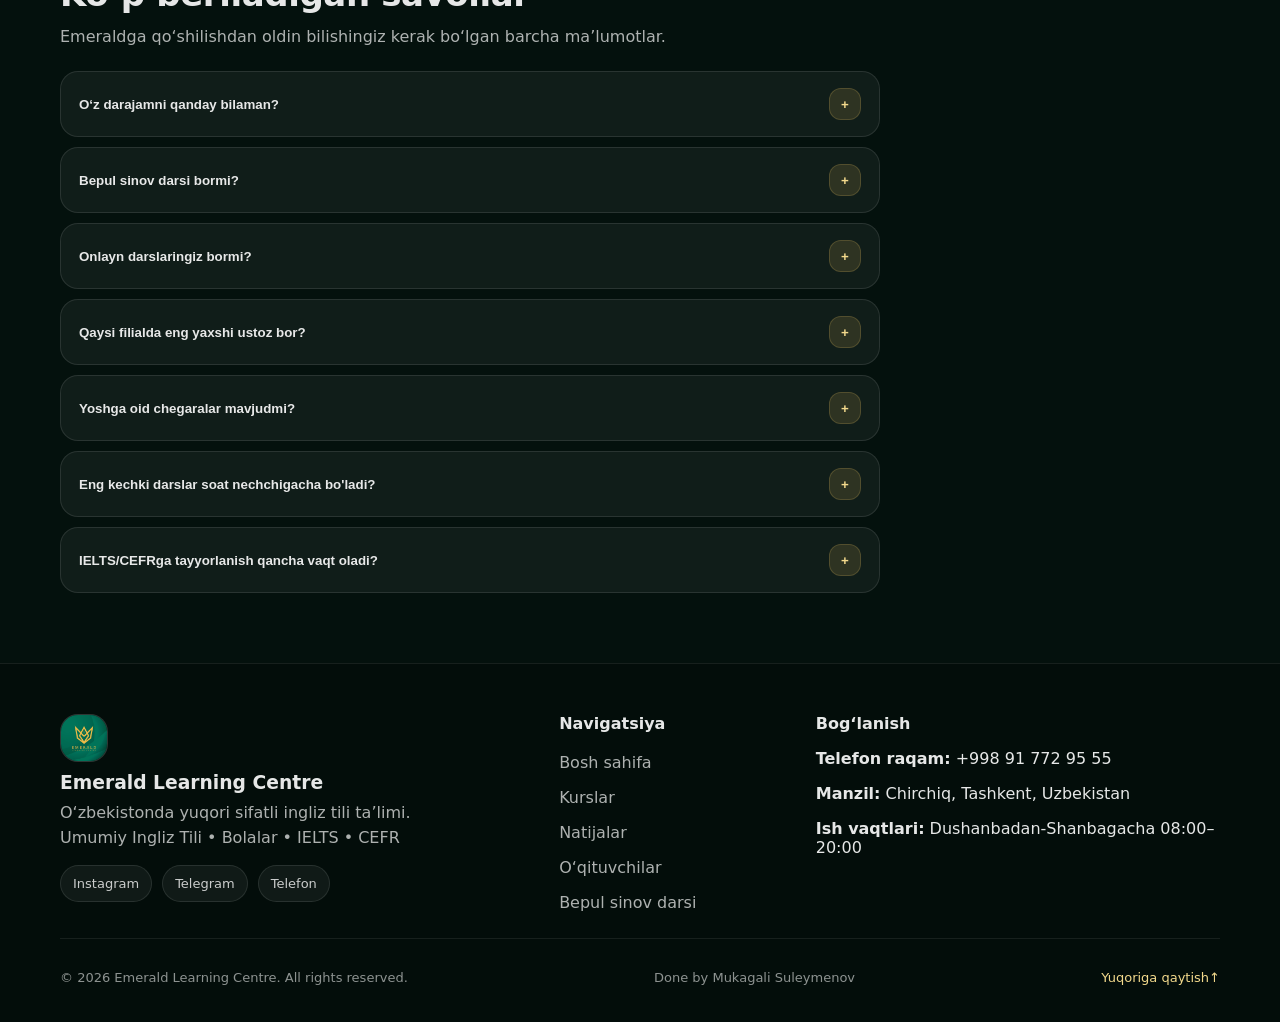
==== commit 72be938a: "Update index.html" ====
--- a/index.html
+++ b/index.html
@@ -4,6 +4,9 @@
   <meta charset="UTF-8" />
   <meta name="viewport" content="width=device-width, initial-scale=1.0"/>
   <title>Emerald Learning Centre</title>
+<link rel="icon" href="logo.jpg" type="image/jpeg" sizes="32x32">
+<link rel="icon" href="logo.jpg" type="image/jpeg" sizes="16x16">
+  
   <link rel="stylesheet" href="style.css" />
 </head>
 
@@ -949,3 +952,4 @@
   <script src="script.js"></script>
 </body>
 </html>
+
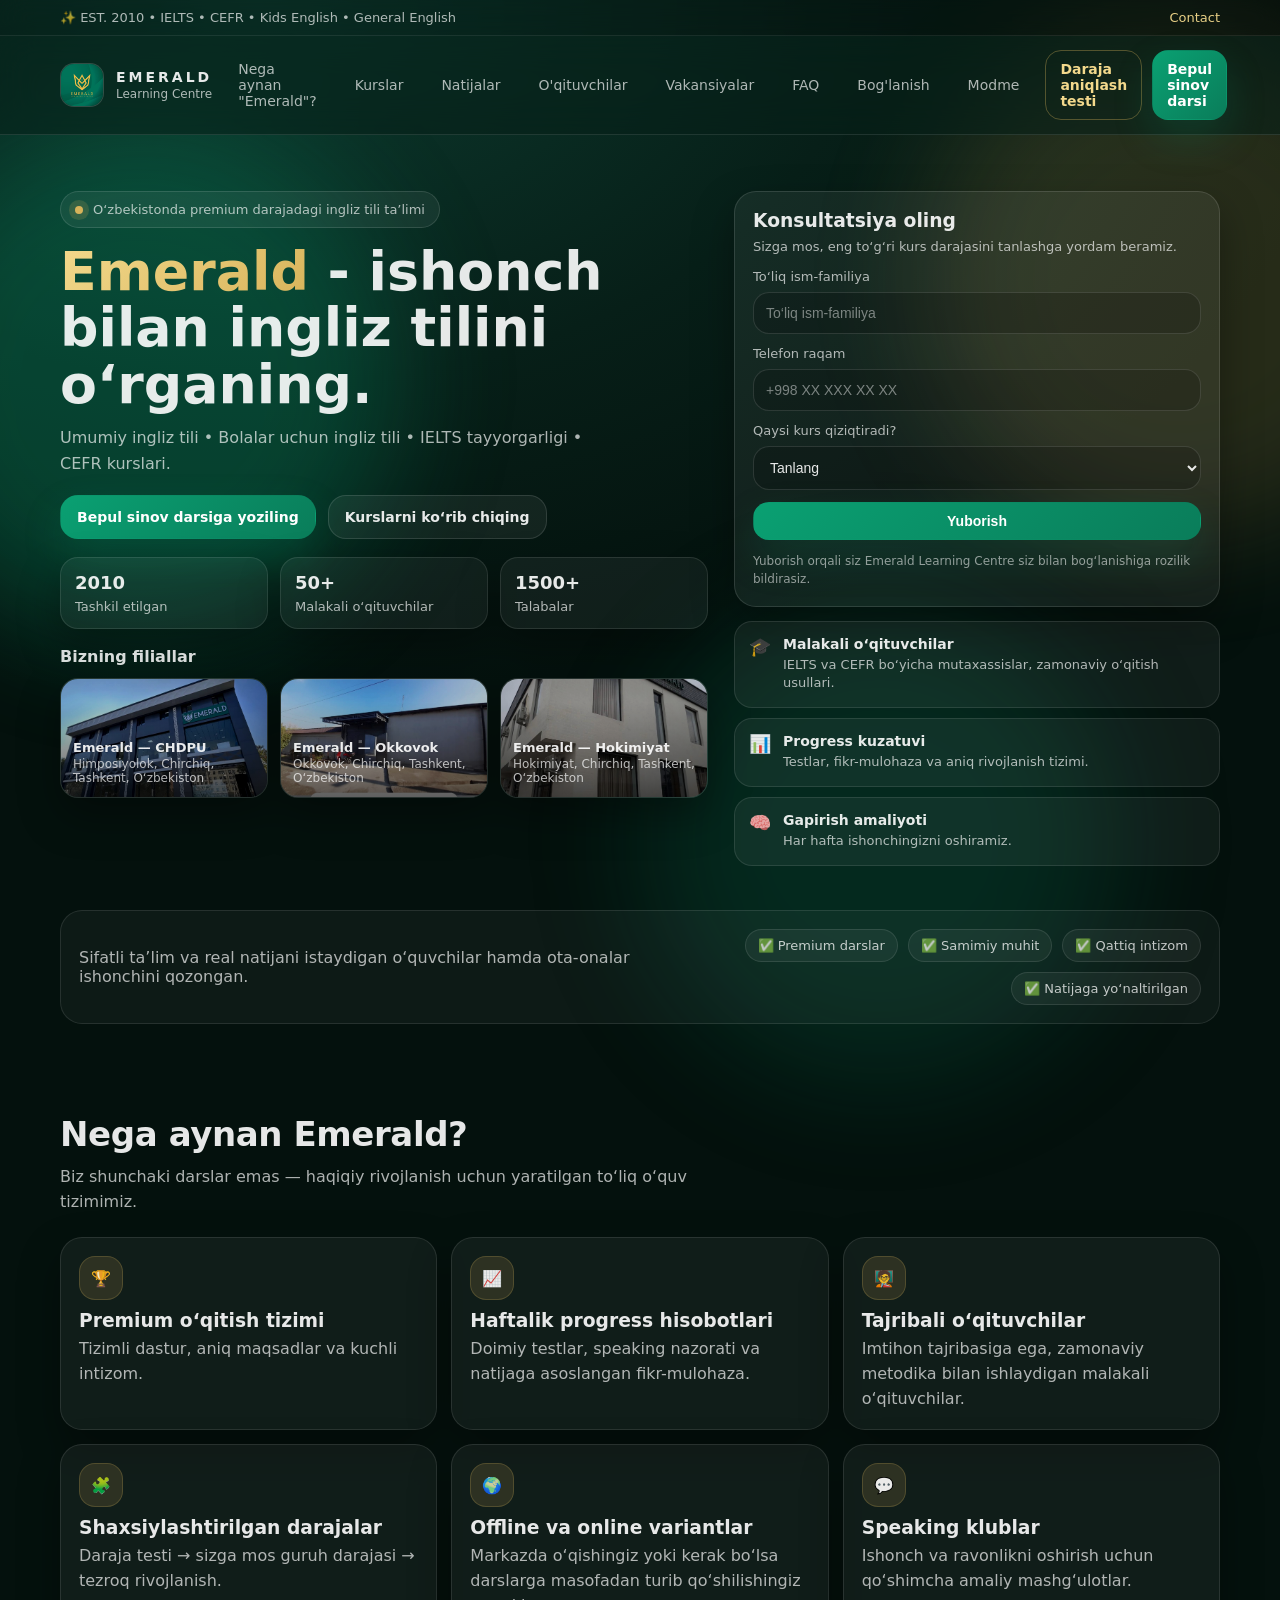
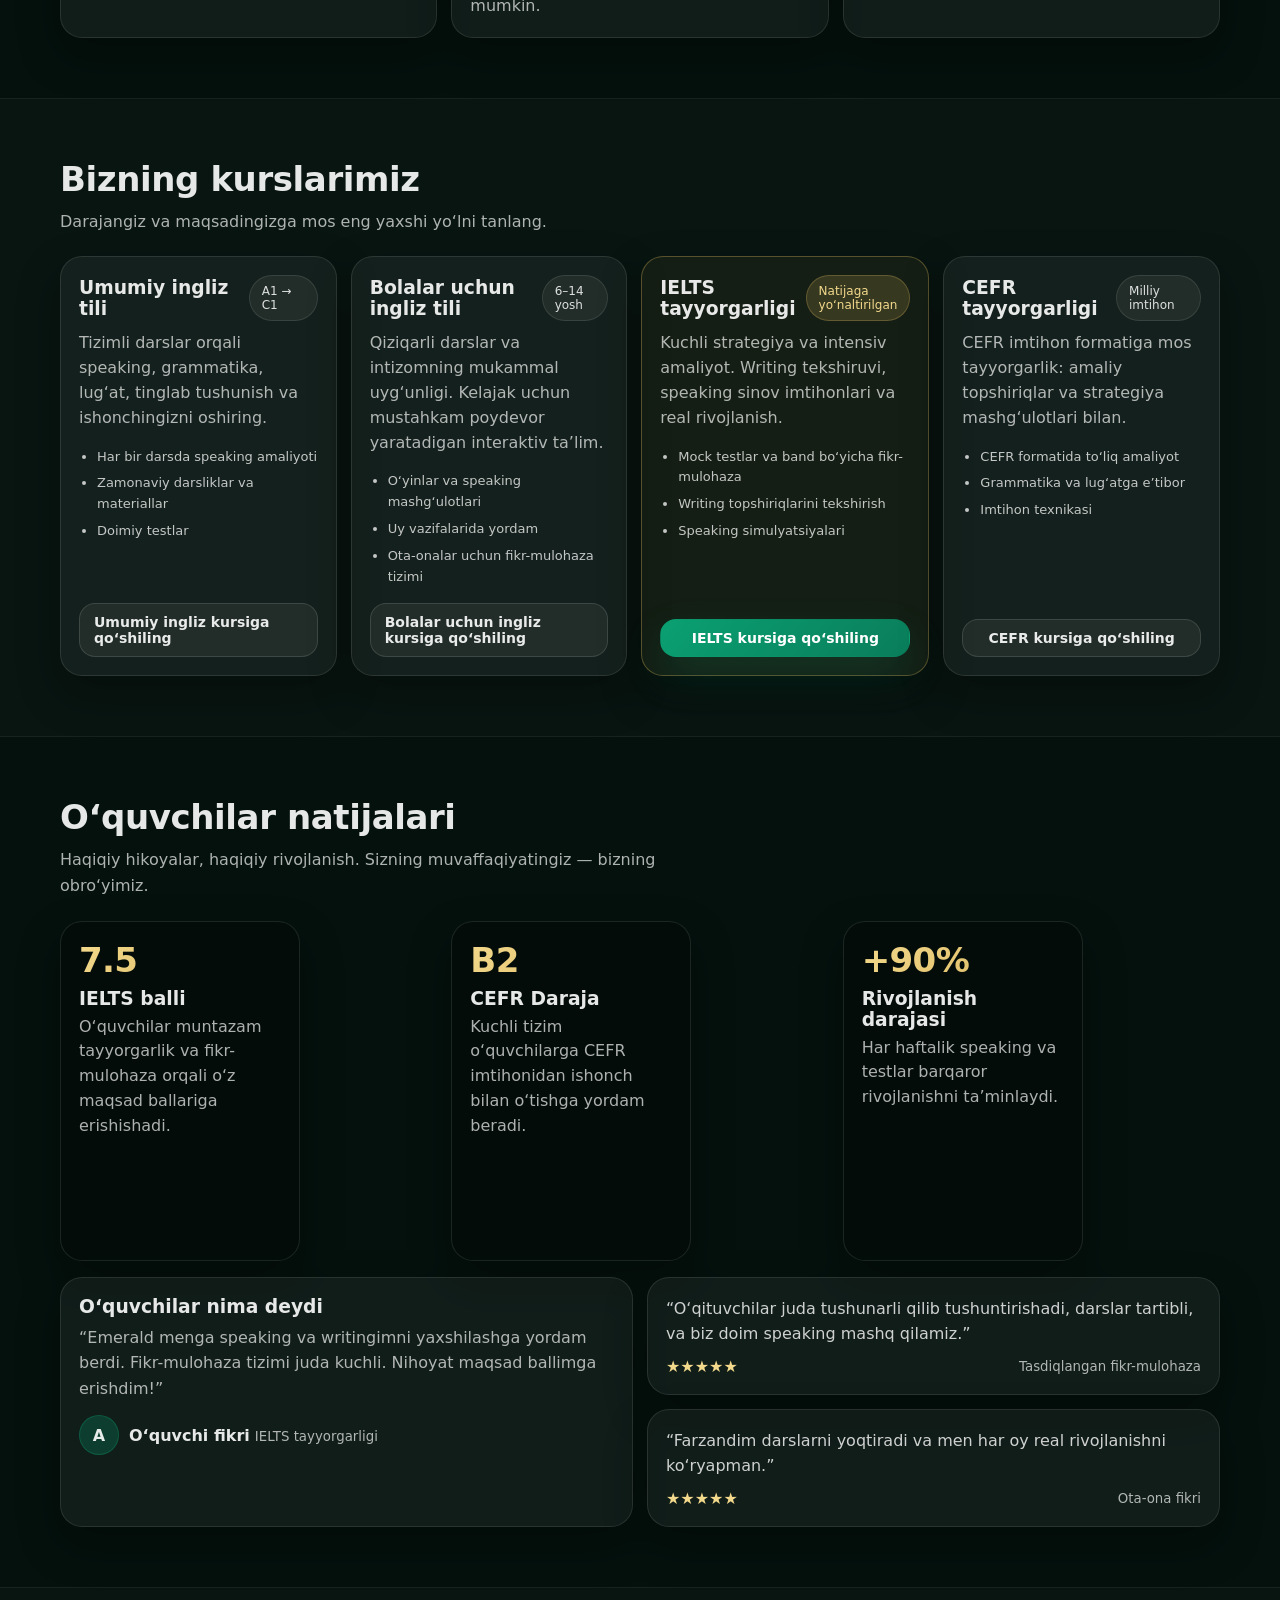
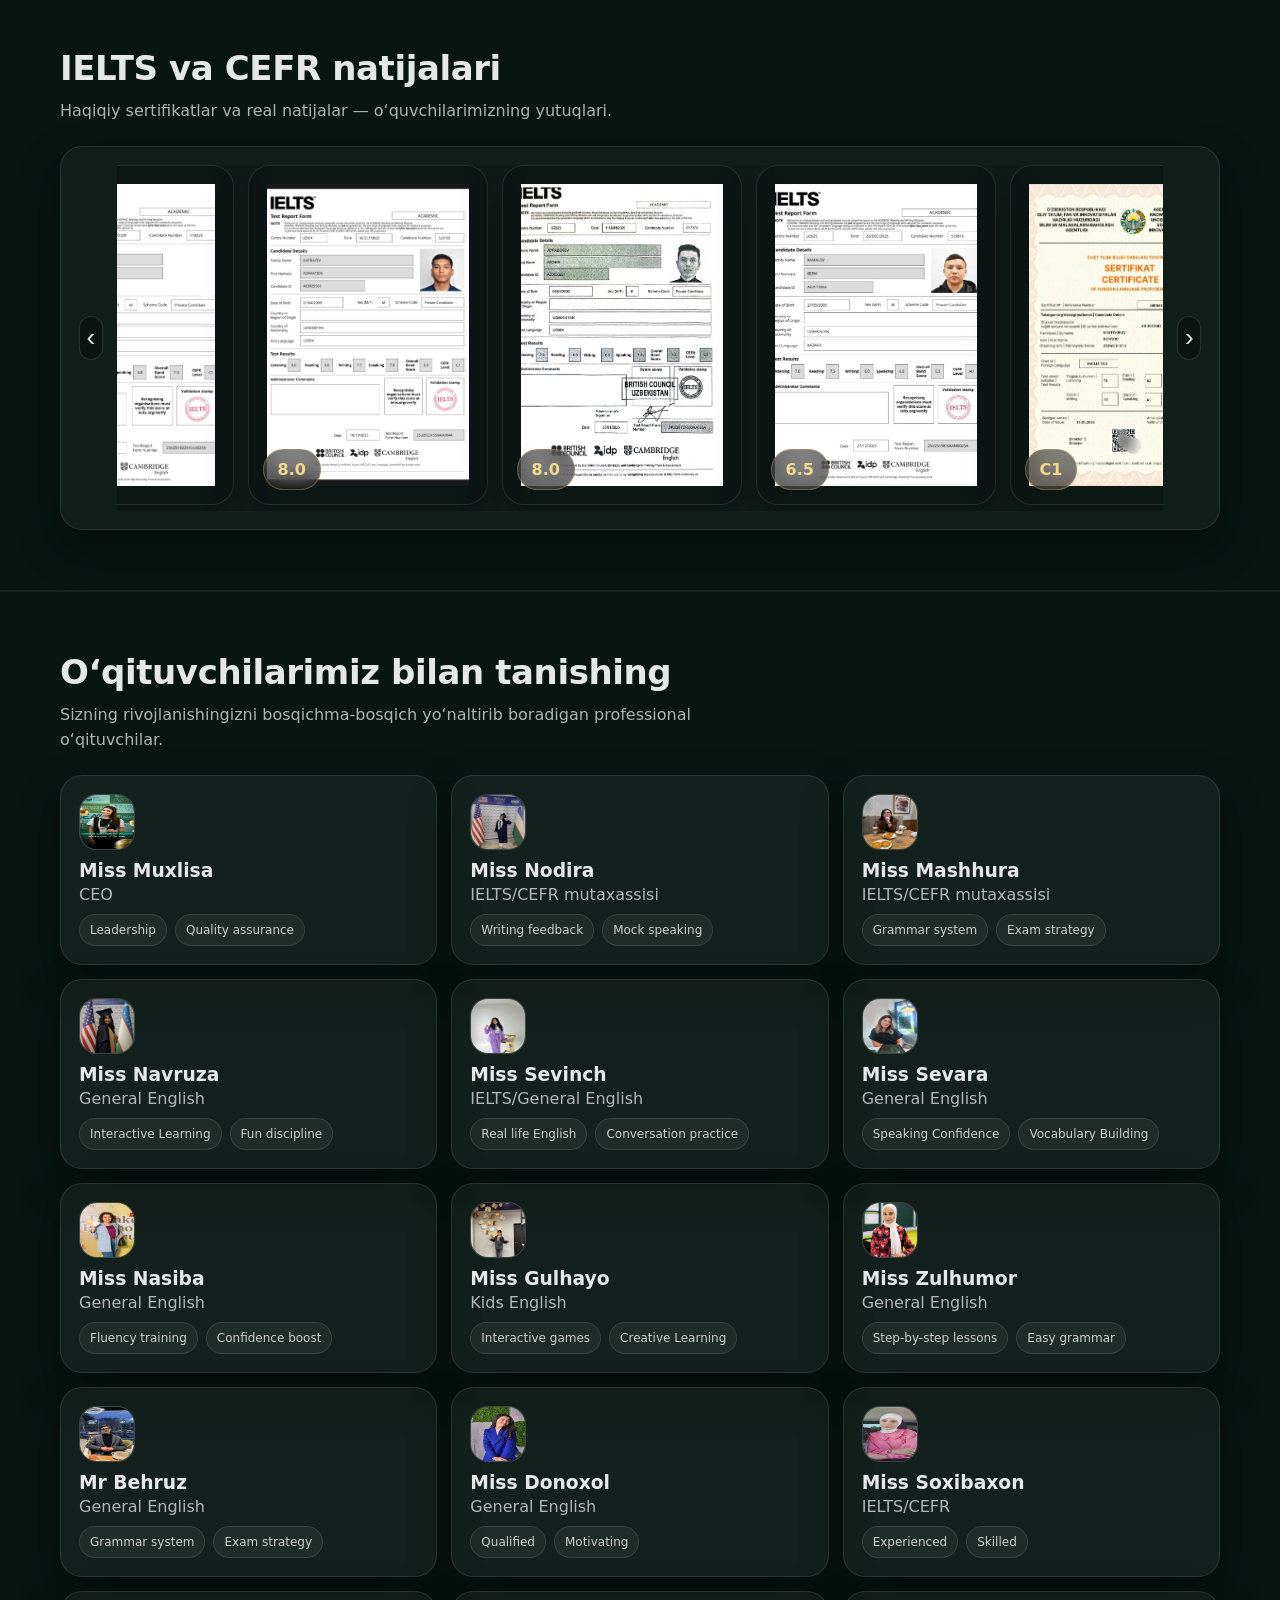
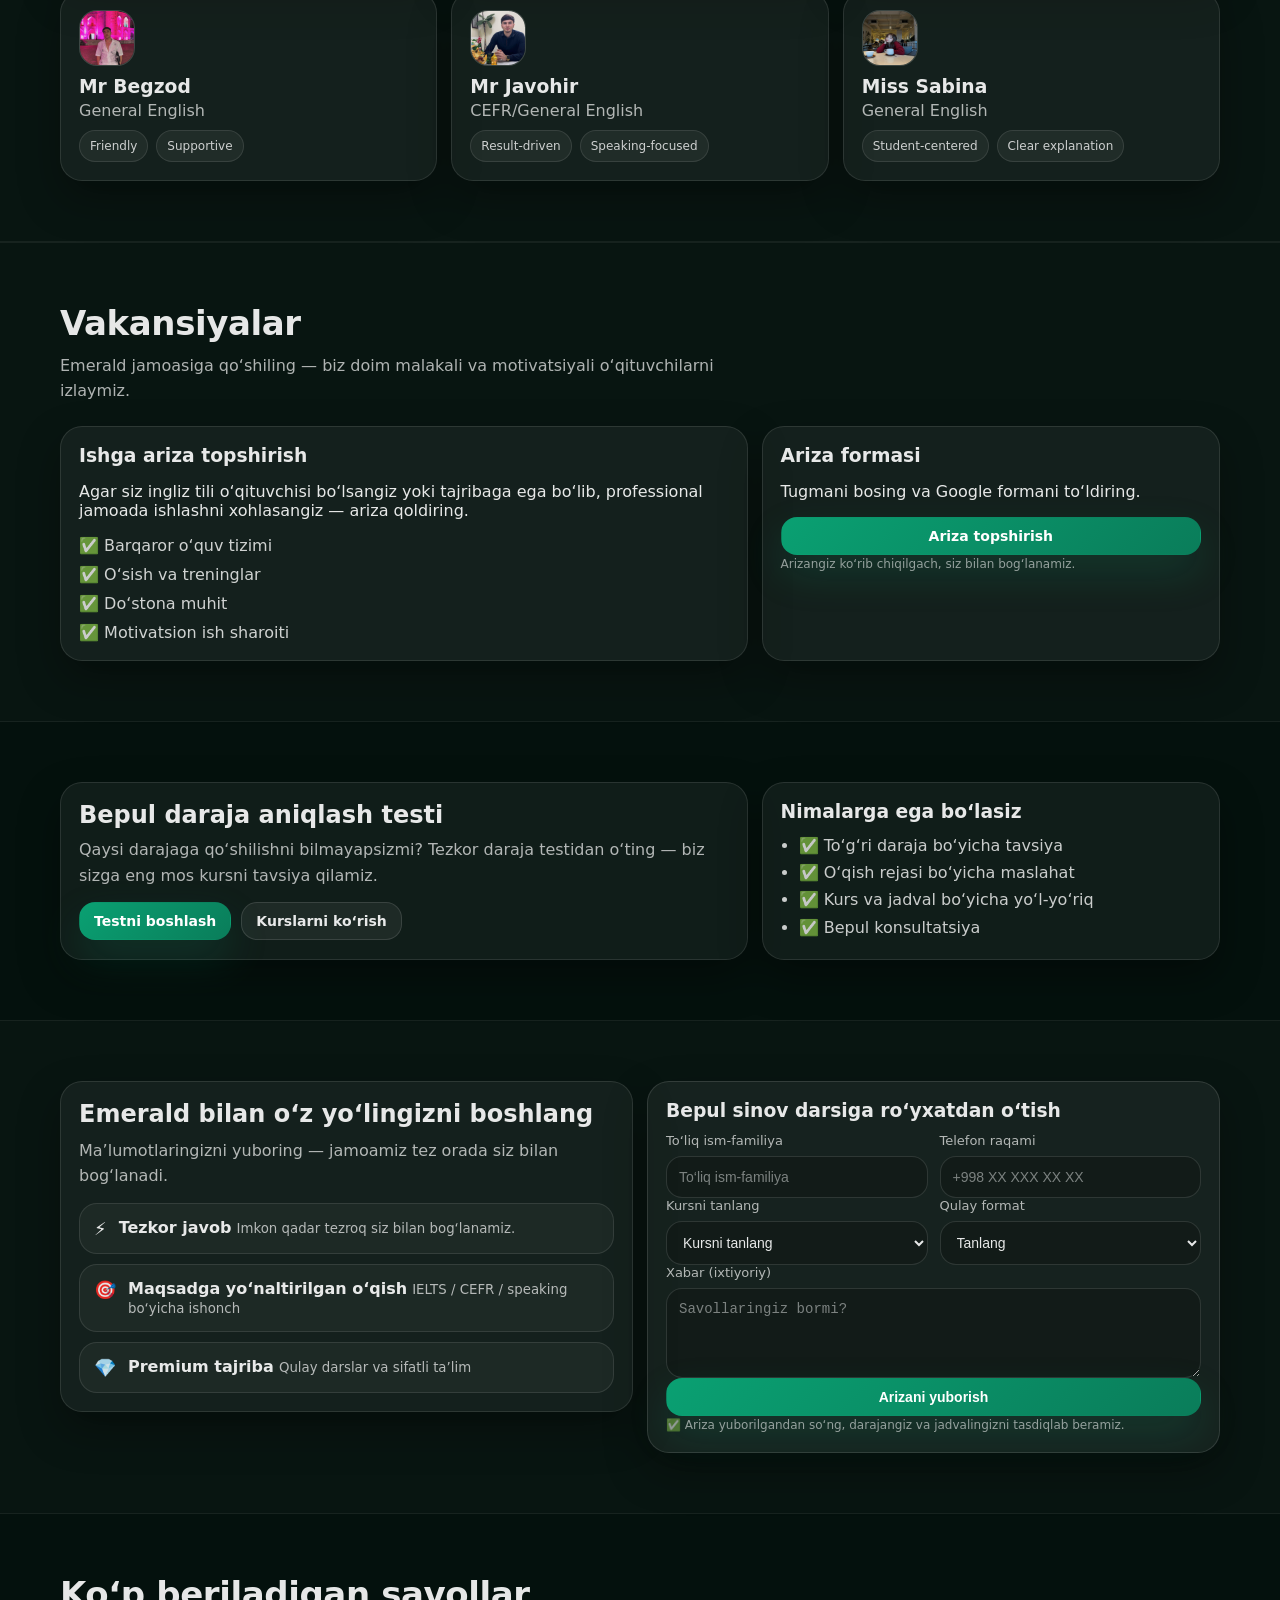
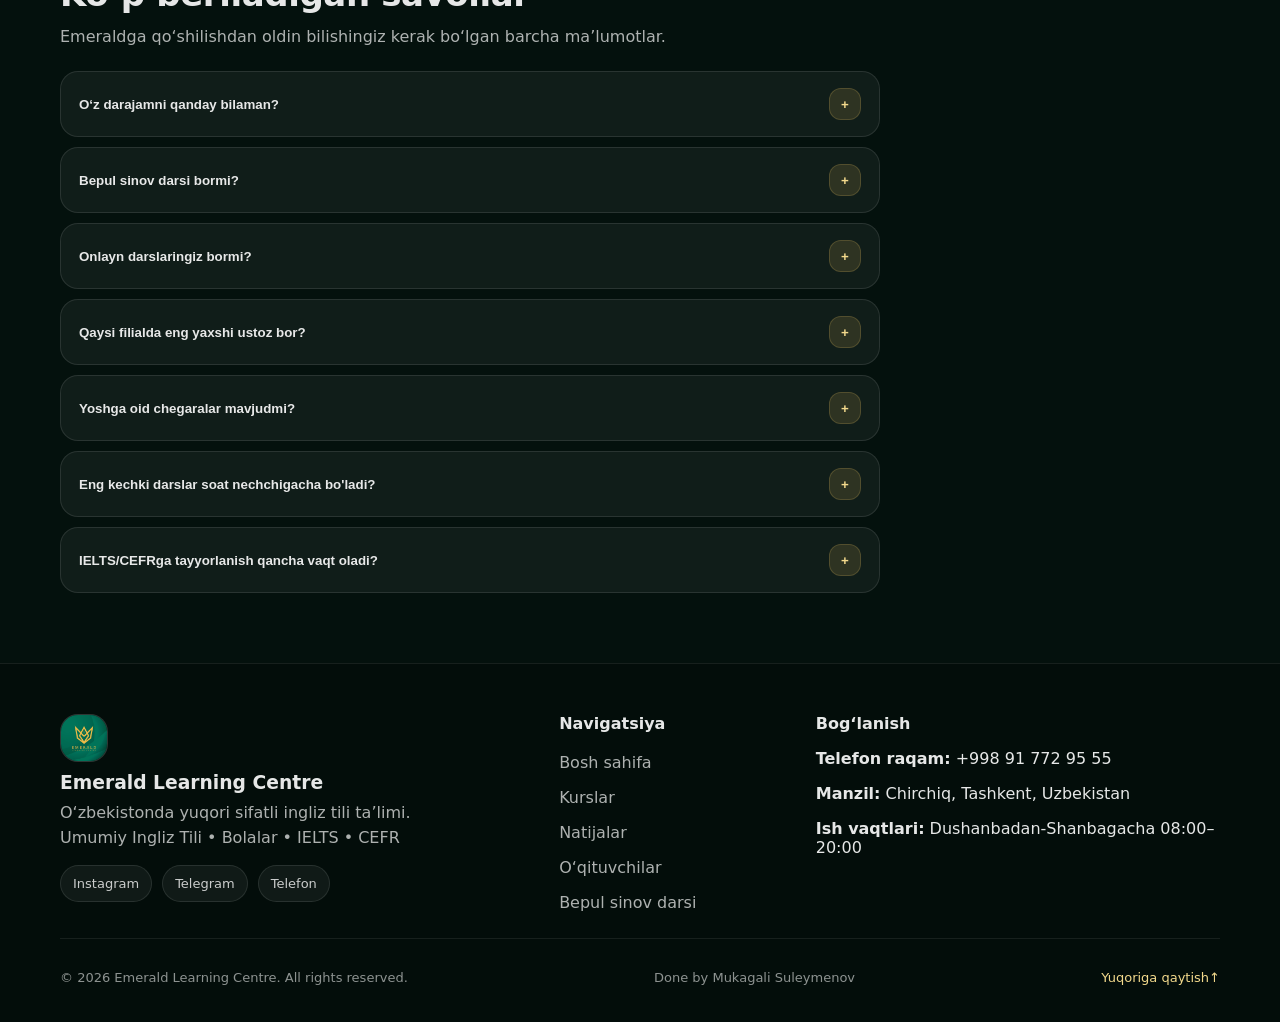
==== commit 0ce568ab: "Update index.html" ====
--- a/index.html
+++ b/index.html
@@ -8,6 +8,26 @@
 <link rel="icon" href="logo.jpg" type="image/jpeg" sizes="16x16">
   
   <link rel="stylesheet" href="style.css" />
+
+   <meta property="og:site_name" content="Emerald Learning Centre" />
+<meta property="og:title" content="Emerald Learning Centre" />
+<meta property="og:description" content="Founded in 2010, Emerald Learning Centre in Uzbekistan offers General English, Kids English, and IELTS & CEFR preparation." />
+<meta property="og:url" content="https://emeraldlc.github.io/uz/" />
+<meta property="og:type" content="website" />
+
+<meta name="twitter:card" content="summary_large_image" />
+<meta name="twitter:title" content="Emerald Learning Centre" />
+<meta name="twitter:description" content="General English • Kids English • IELTS • CEFR" />
+
+
+<script type="application/ld+json">
+{
+  "@context": "https://schema.org",
+  "@type": "WebSite",
+  "name": "Emerald Learning Centre",
+  "url": "https://emeraldlc.github.io/uz/"
+}
+</script>
 </head>
 
 <body>
@@ -953,3 +973,4 @@
 </body>
 </html>
 
+
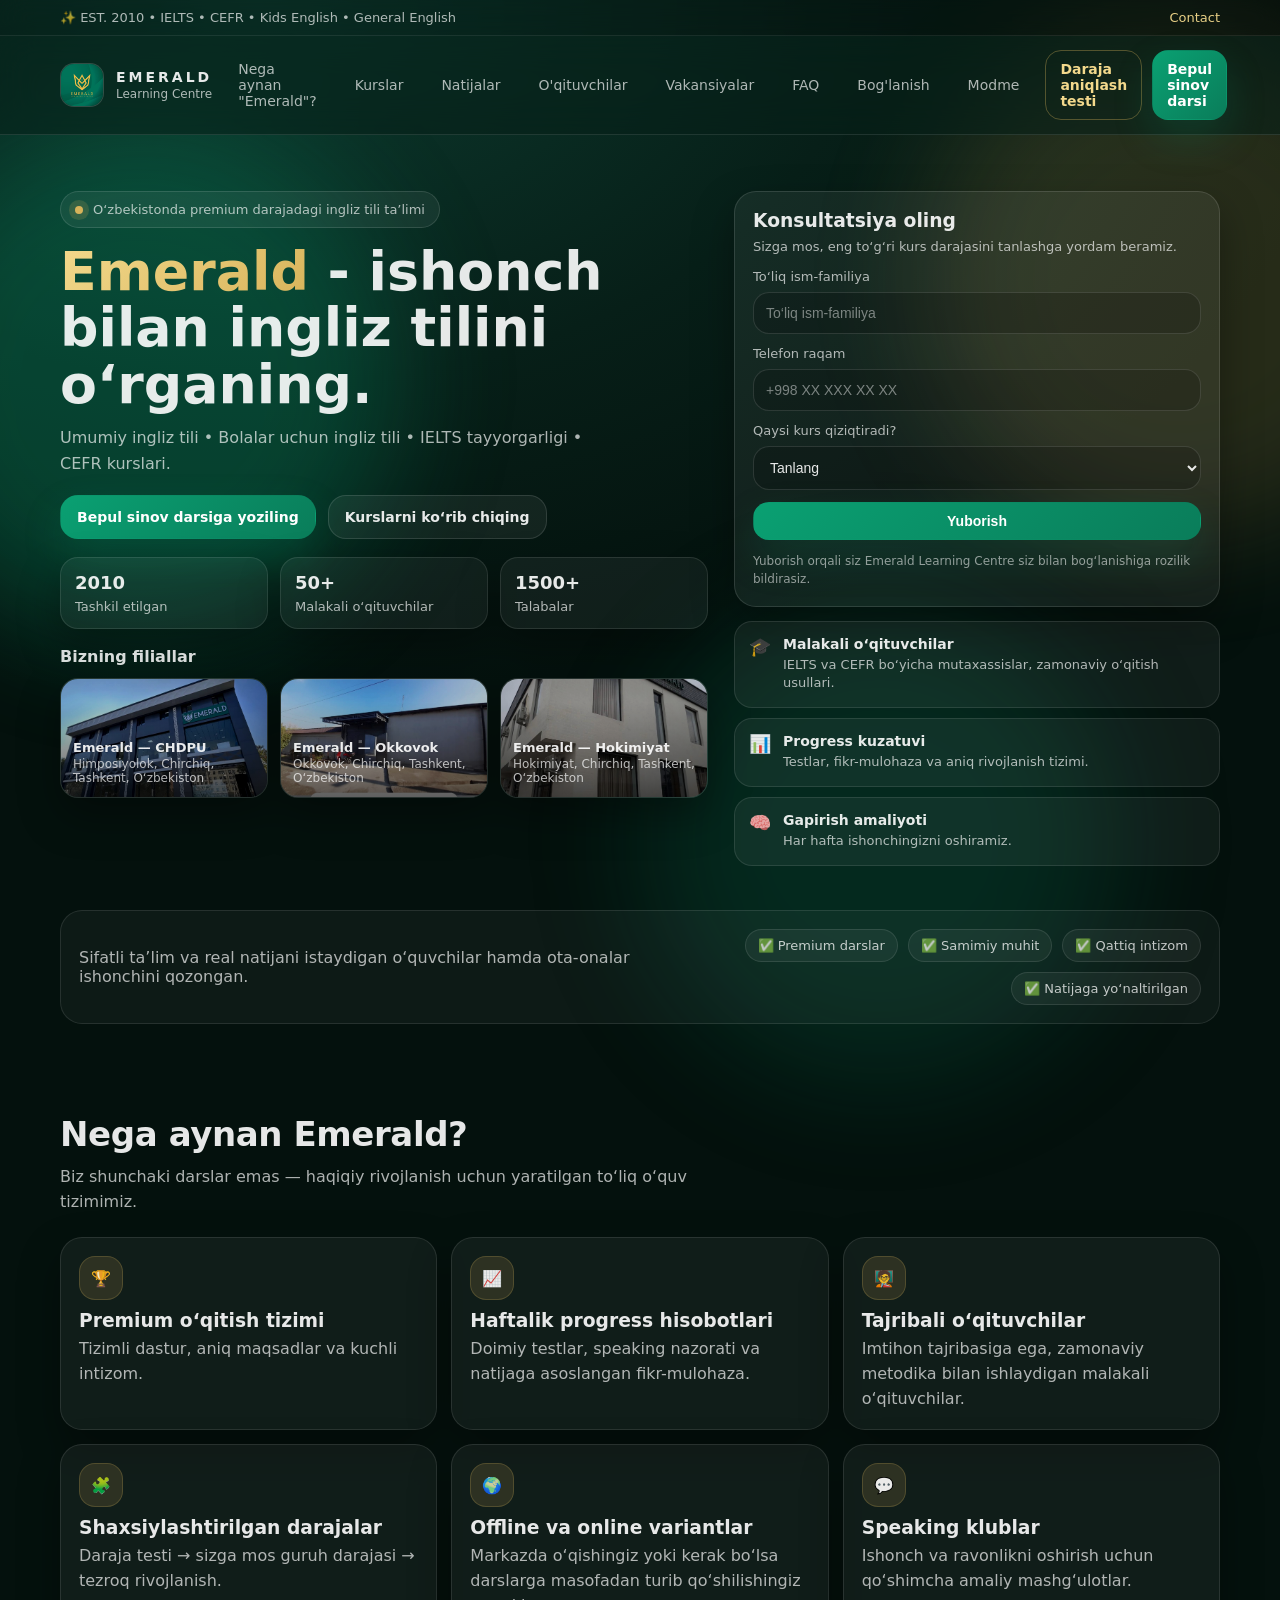
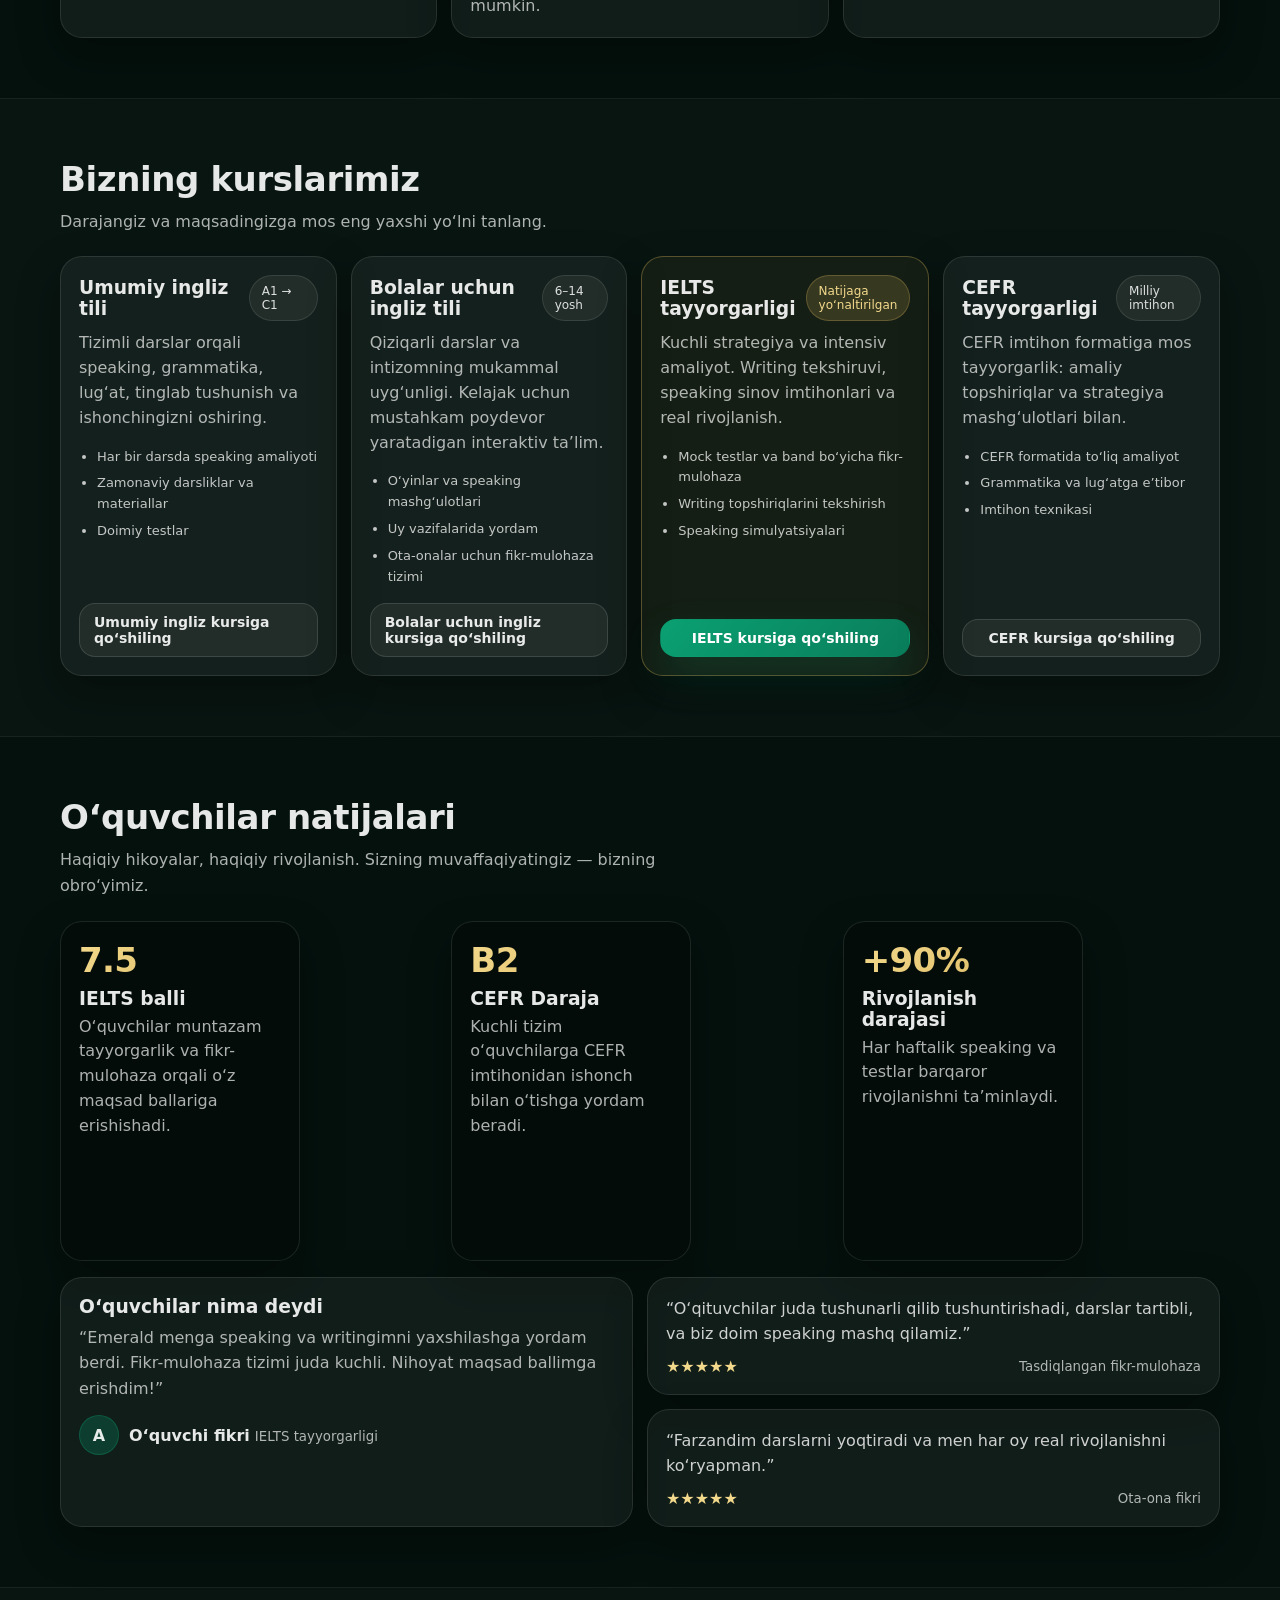
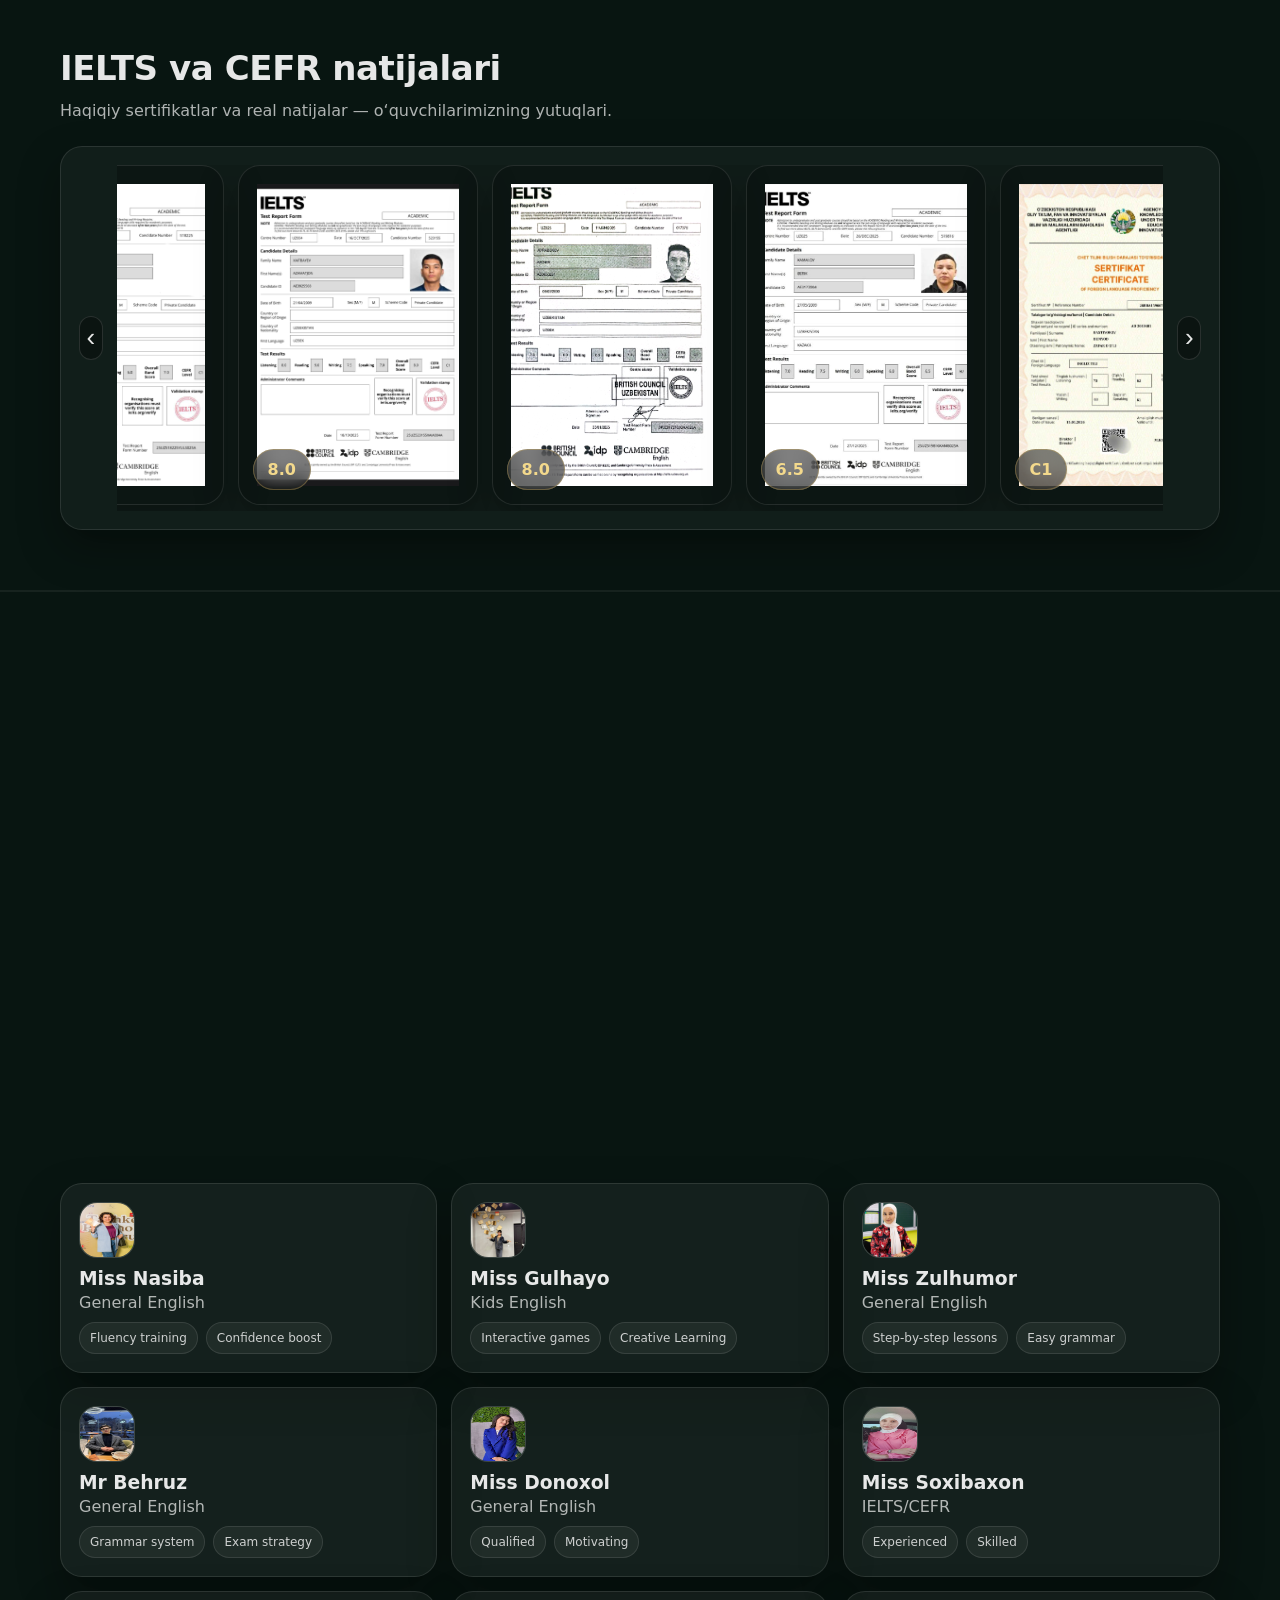
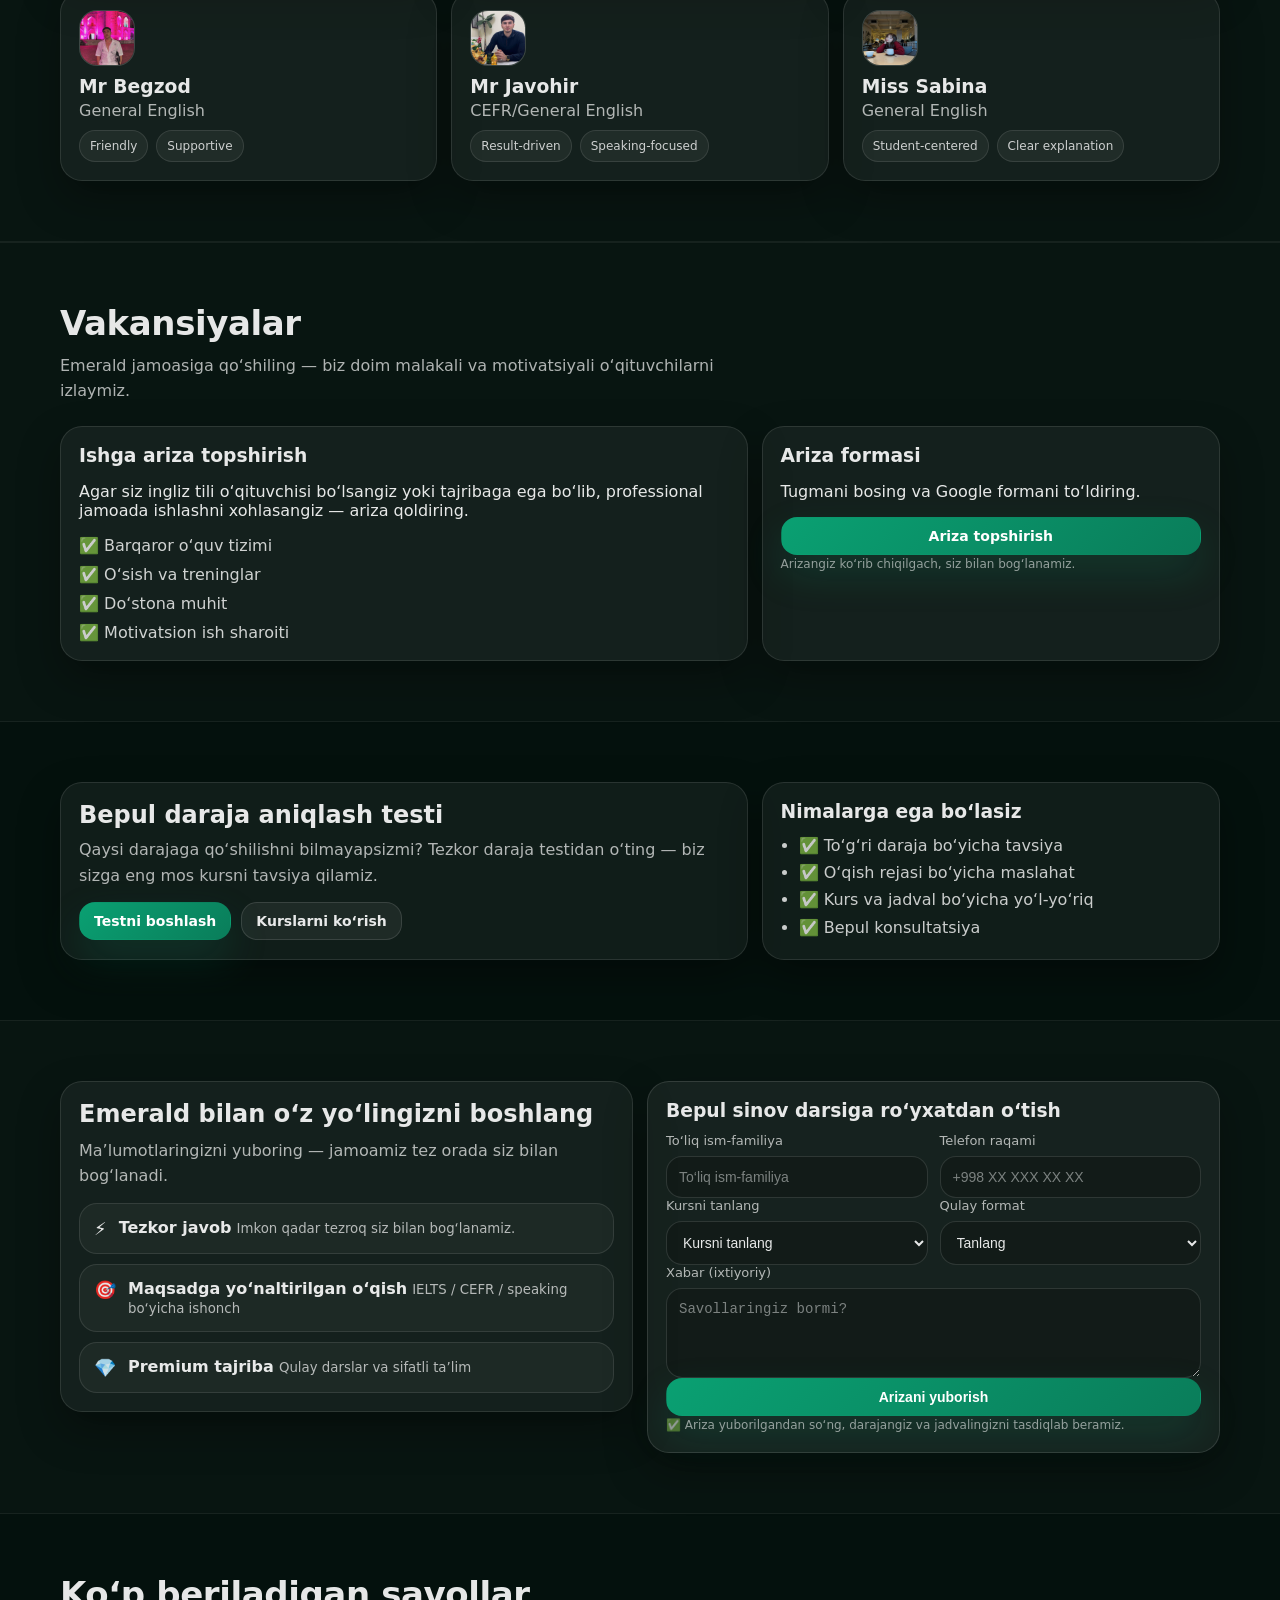
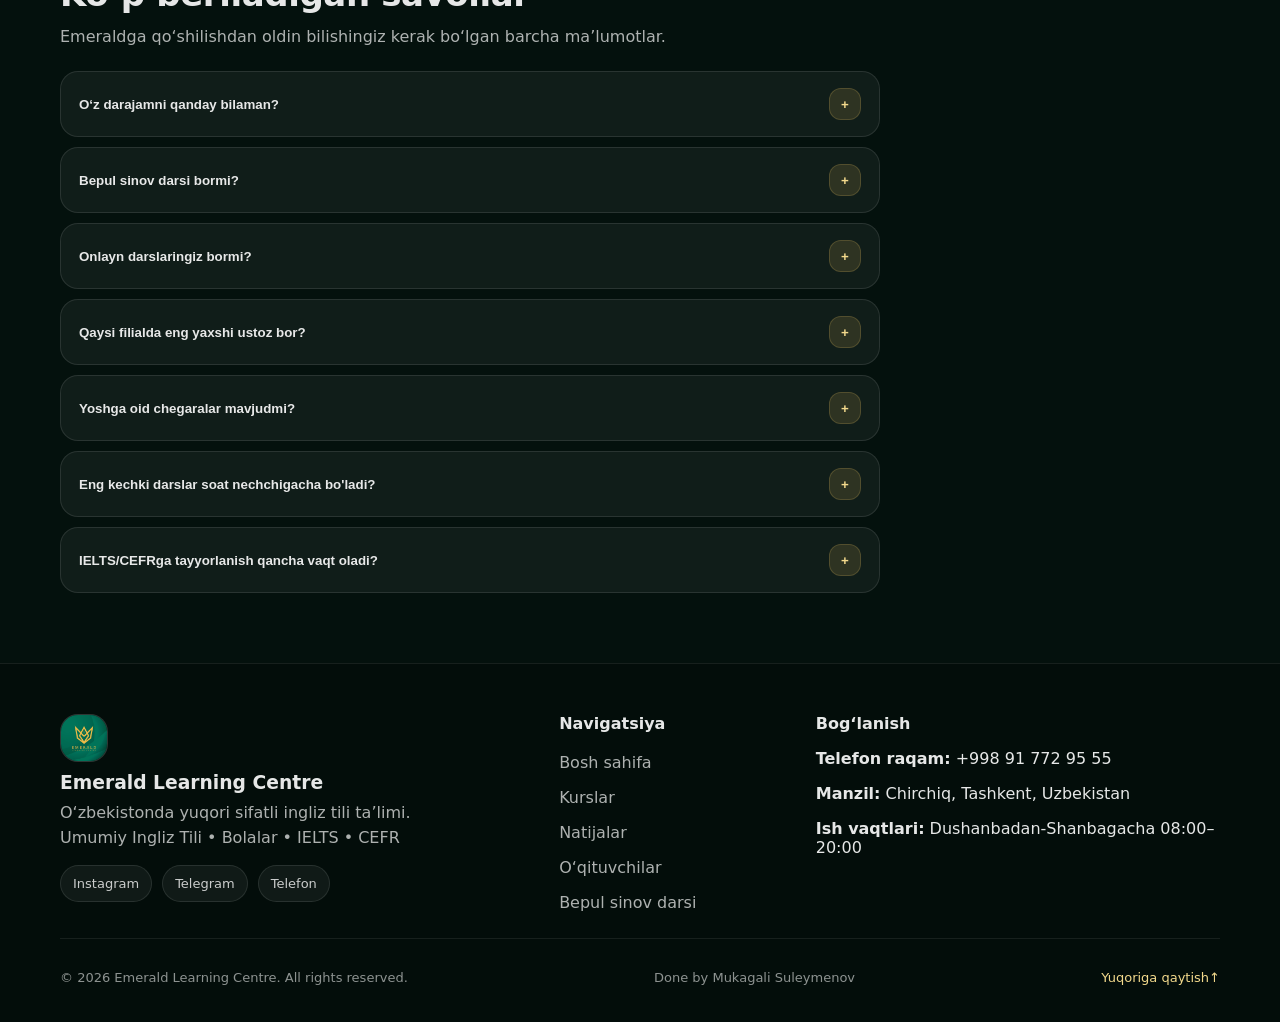
==== commit a69c23b1: "Update index.html" ====
--- a/index.html
+++ b/index.html
@@ -3,9 +3,11 @@
 <head>
   <meta charset="UTF-8" />
   <meta name="viewport" content="width=device-width, initial-scale=1.0"/>
-  <title>Emerald Learning Centre</title>
+<title>Emerald Learning Centre — English & IELTS Courses in Uzbekistan</title>
 <link rel="icon" href="logo.jpg" type="image/jpeg" sizes="32x32">
 <link rel="icon" href="logo.jpg" type="image/jpeg" sizes="16x16">
+
+  
   
   <link rel="stylesheet" href="style.css" />
 
@@ -18,6 +20,8 @@
 <meta name="twitter:card" content="summary_large_image" />
 <meta name="twitter:title" content="Emerald Learning Centre" />
 <meta name="twitter:description" content="General English • Kids English • IELTS • CEFR" />
+<meta name="description" content="Emerald Learning Centre — English, Kids English and IELTS courses in Chirchiq, Uzbekistan. Since 2010." />
+
 
 
 <script type="application/ld+json">
@@ -974,3 +978,4 @@
 </html>
 
 
+
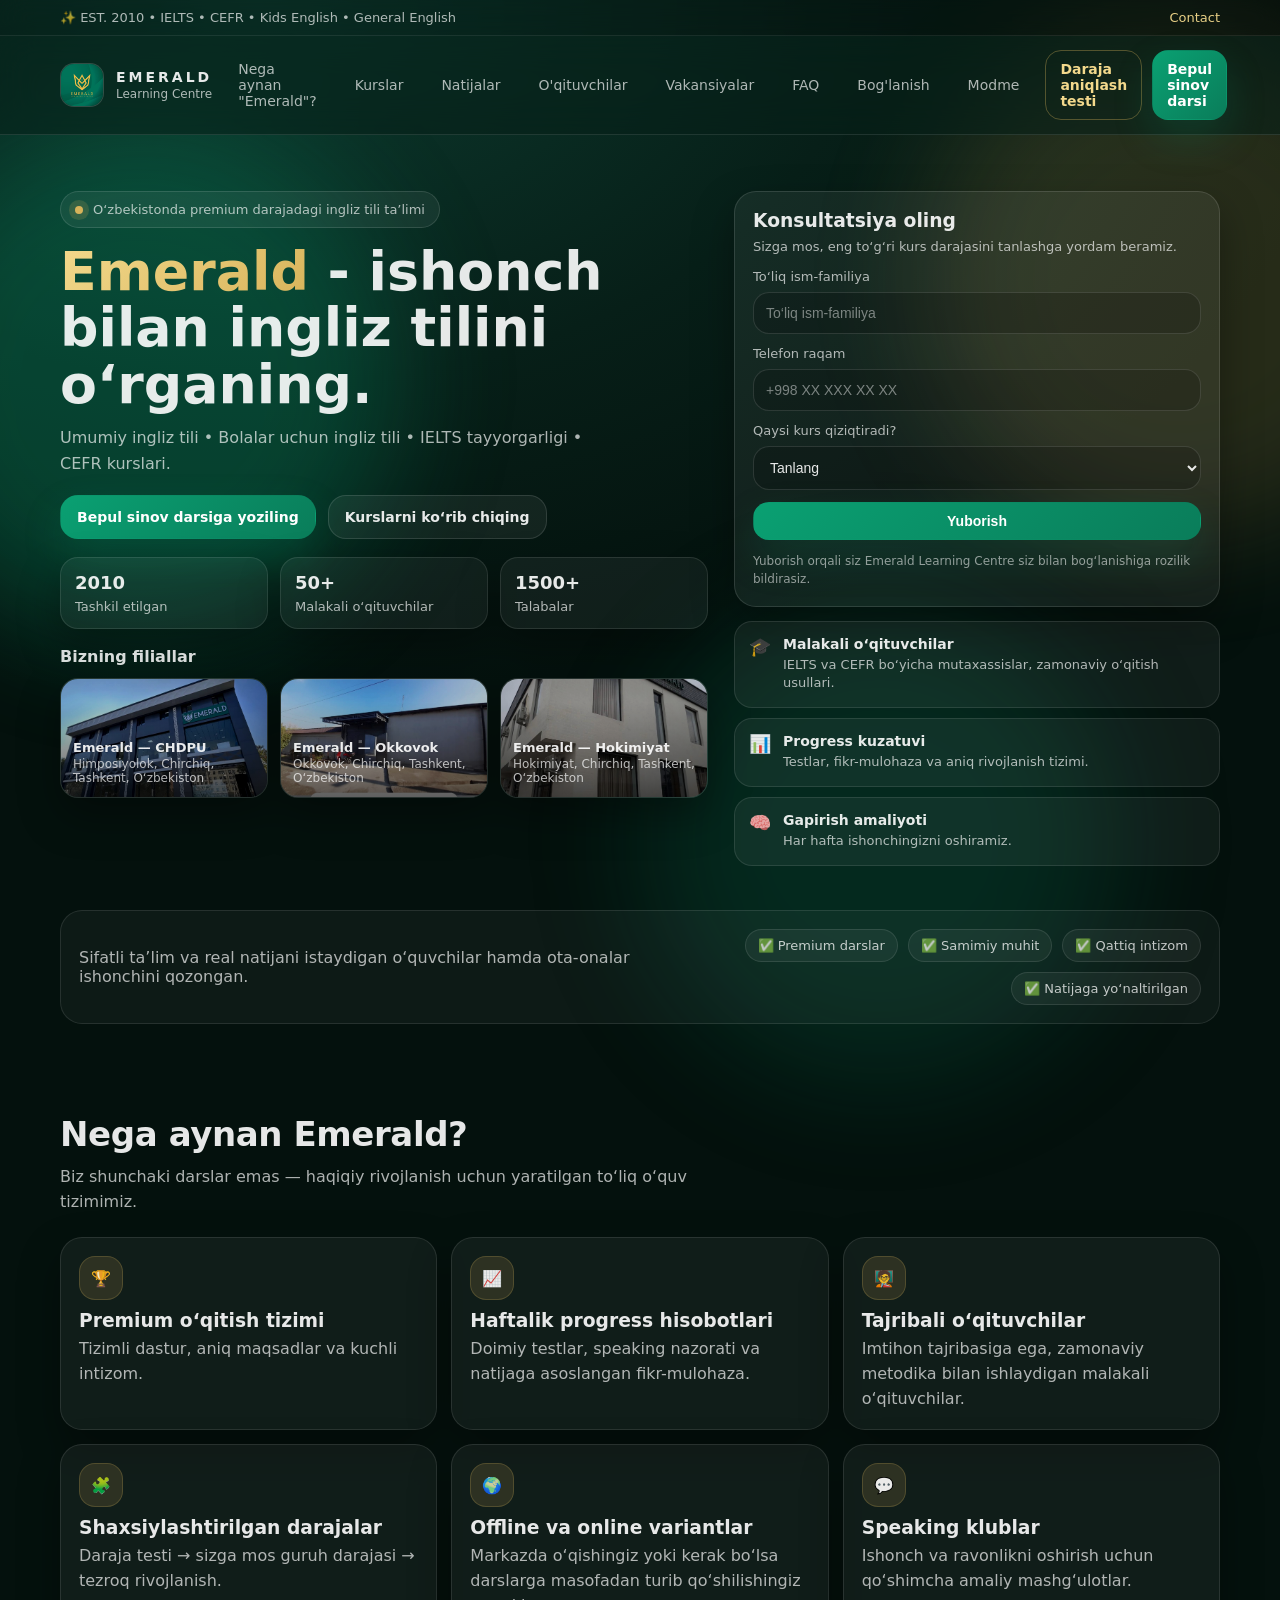
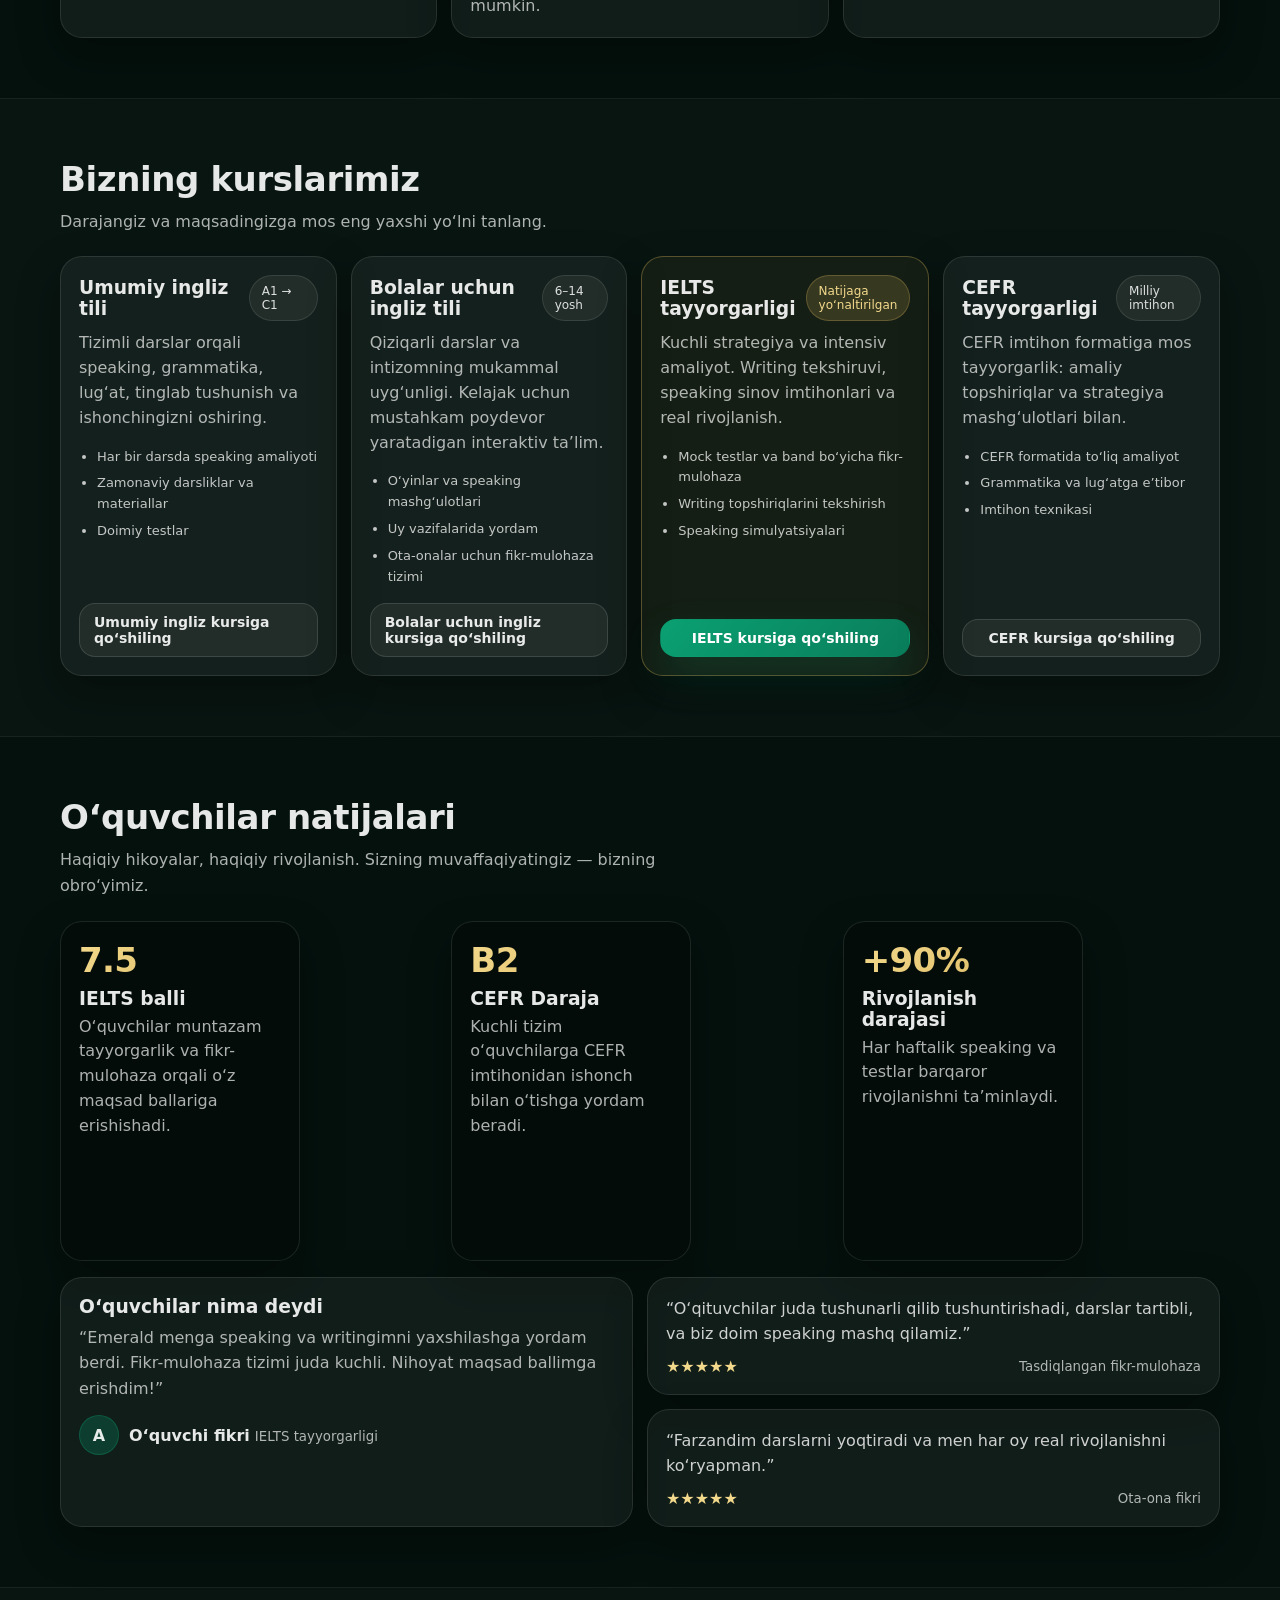
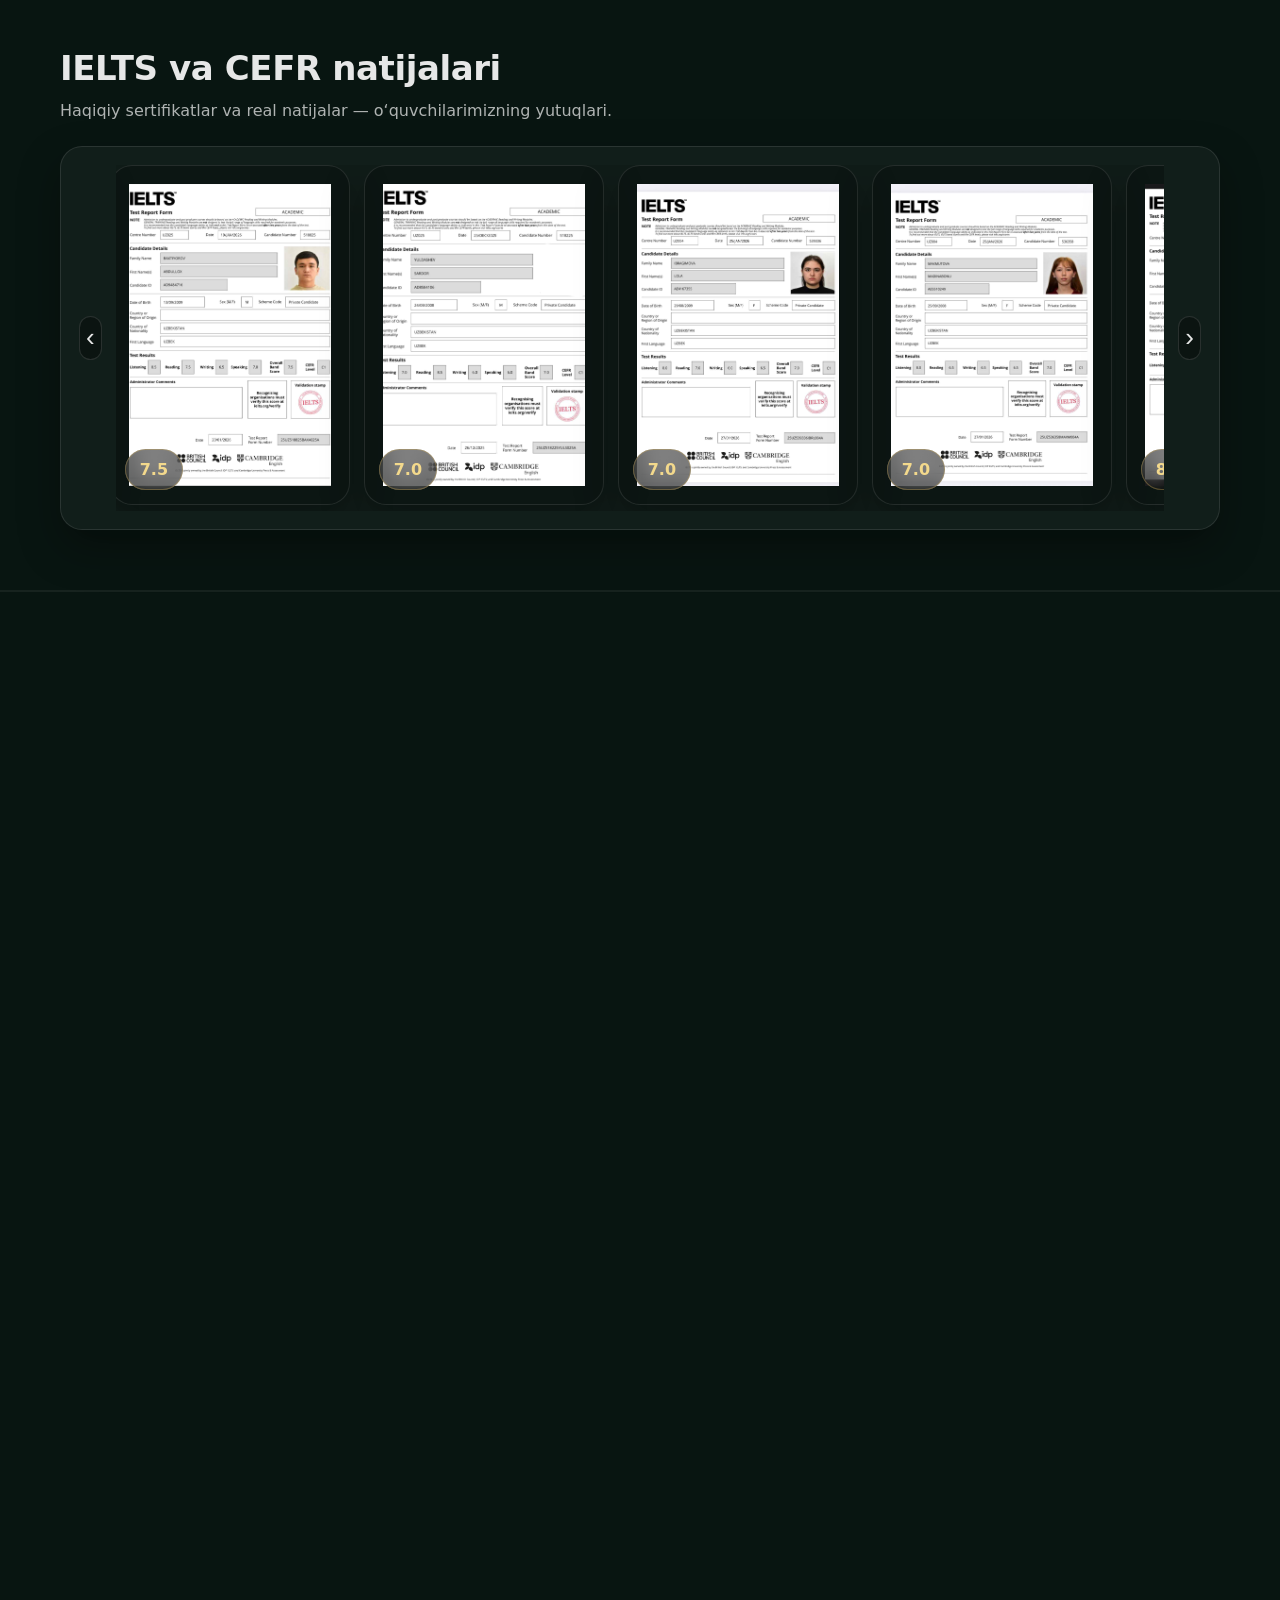
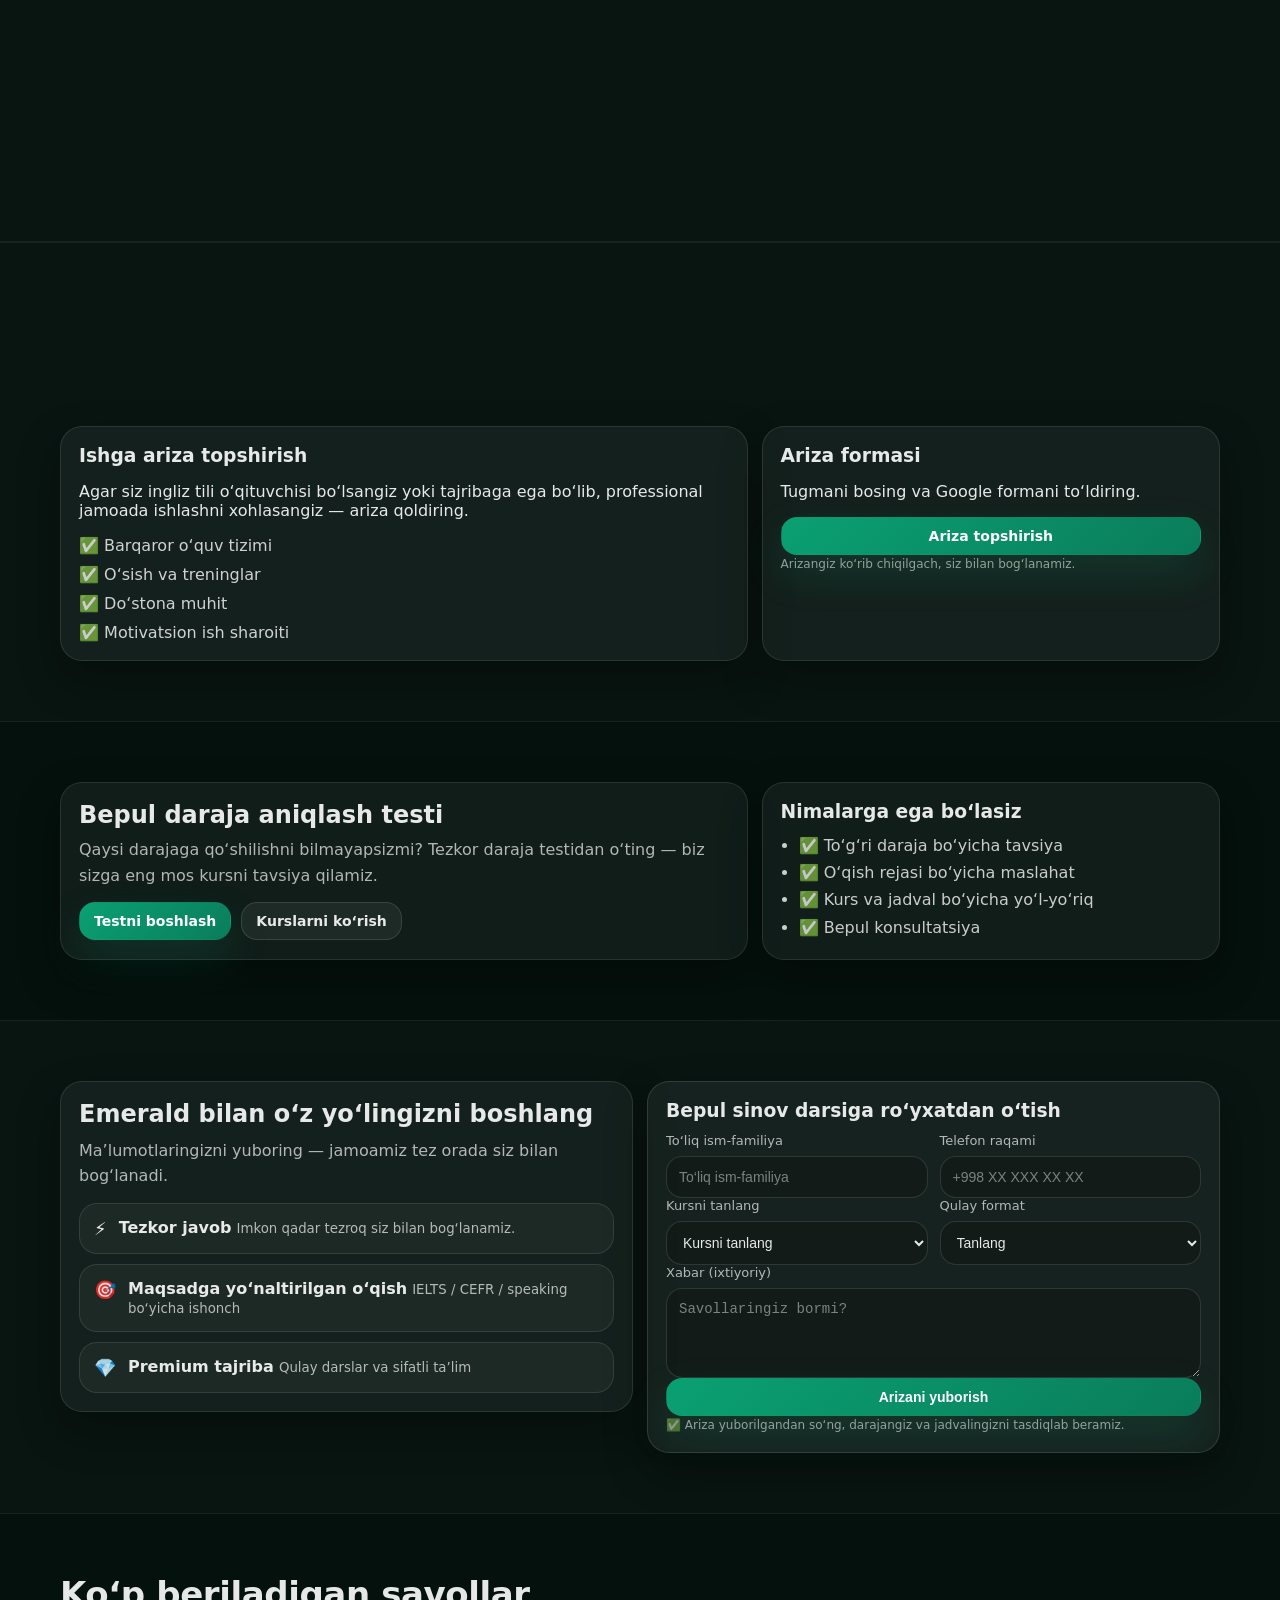
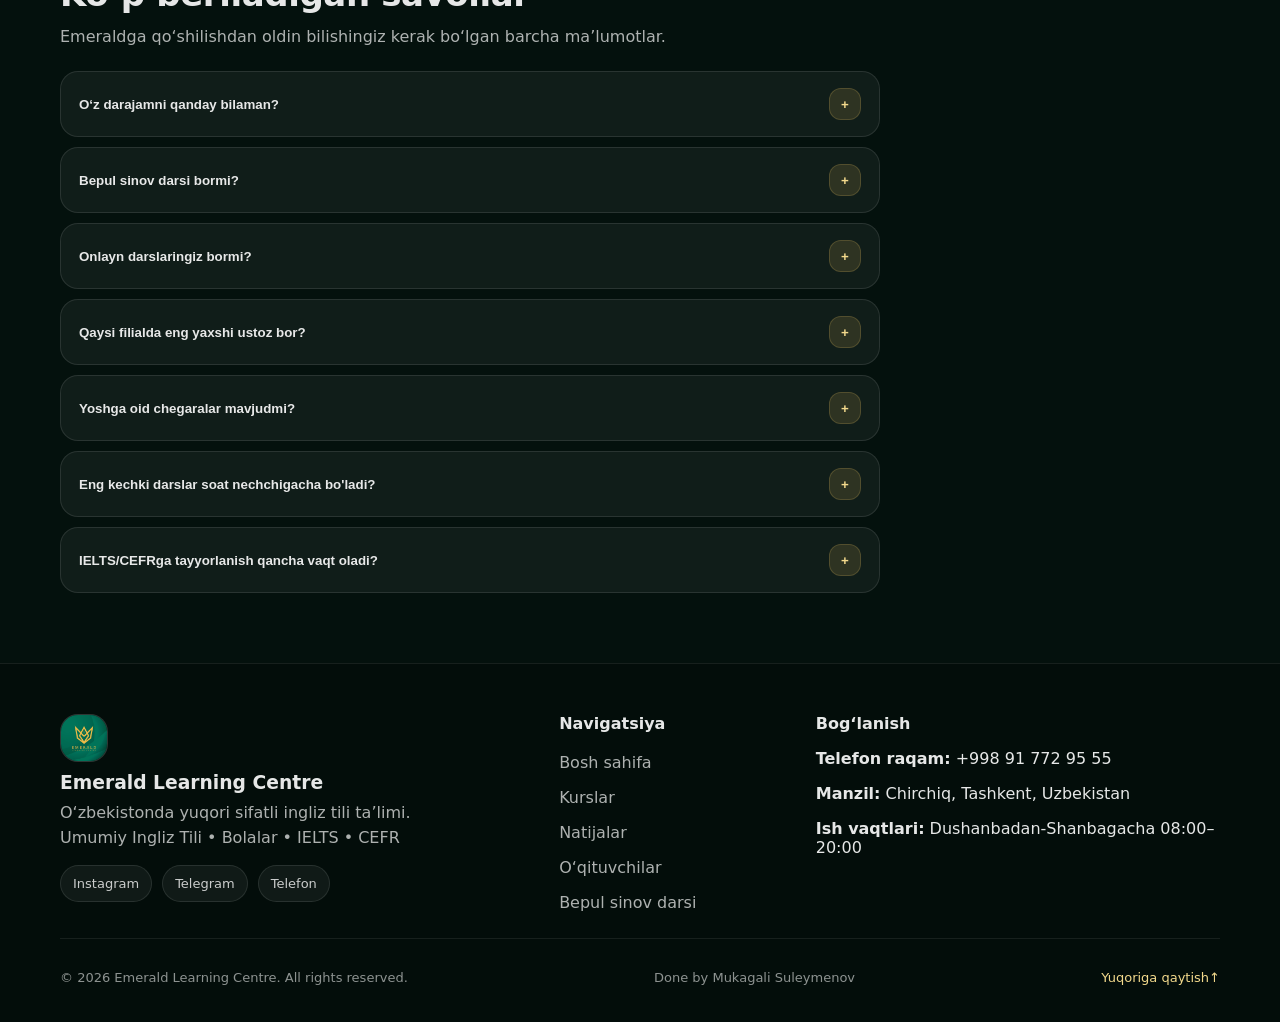
==== commit 6ffa44ed: "Add files via upload" ====
--- a/index.html
+++ b/index.html
@@ -1,17 +1,19 @@
 <!DOCTYPE html>
-<html lang="en">
+<html lang="uz">
 <head>
   <meta charset="UTF-8" />
   <meta name="viewport" content="width=device-width, initial-scale=1.0"/>
-<title>Emerald Learning Centre — English & IELTS Courses in Uzbekistan</title>
-<link rel="icon" href="logo.jpg" type="image/jpeg" sizes="32x32">
-<link rel="icon" href="logo.jpg" type="image/jpeg" sizes="16x16">
-
-  
-  
+  <title>Emerald Learning Centre</title>
+
+  <meta name="description" content="Founded in 2010, Emerald Learning Centre in Uzbekistan offers General English, Kids English, and IELTS & CEFR preparation with experienced teachers and proven results." />
+  <meta name="robots" content="index, follow" />
+  <link rel="canonical" href="https://emeraldlc.github.io/uz/" />
+
+
   <link rel="stylesheet" href="style.css" />
 
-   <meta property="og:site_name" content="Emerald Learning Centre" />
+
+  <meta property="og:site_name" content="Emerald Learning Centre" />
 <meta property="og:title" content="Emerald Learning Centre" />
 <meta property="og:description" content="Founded in 2010, Emerald Learning Centre in Uzbekistan offers General English, Kids English, and IELTS & CEFR preparation." />
 <meta property="og:url" content="https://emeraldlc.github.io/uz/" />
@@ -20,8 +22,6 @@
 <meta name="twitter:card" content="summary_large_image" />
 <meta name="twitter:title" content="Emerald Learning Centre" />
 <meta name="twitter:description" content="General English • Kids English • IELTS • CEFR" />
-<meta name="description" content="Emerald Learning Centre — English, Kids English and IELTS courses in Chirchiq, Uzbekistan. Since 2010." />
-
 
 
 <script type="application/ld+json">
@@ -32,6 +32,8 @@
   "url": "https://emeraldlc.github.io/uz/"
 }
 </script>
+
+
 </head>
 
 <body>
@@ -454,7 +456,26 @@
           <div class="score-badge">7.0</div>
         </div>
 
+         <div class="result-card">
+          <img src="results/IELTS5.jpg" alt="IELTS result 7.5">
+          <div class="score-badge">7.5</div>
+        </div>
+
+         <div class="result-card">
+          <img src="results/IELTS6.jpg" alt="IELTS result 7.5">
+          <div class="score-badge">7.0</div>
+        </div>
+
+         <div class="result-card">
+          <img src="results/IELTS7.jpg" alt="IELTS result 7.5">
+          <div class="score-badge">7.0</div>
+        </div>
   
+         <div class="result-card">
+          <img src="results/IELTS8.jpg" alt="IELTS result 7.5">
+          <div class="score-badge">7.0</div>
+        </div>
+
         <div class="result-card">
           <img src="results/IELTS2.jpg" alt="IELTS result 7.5">
           <div class="score-badge">8.0</div>
@@ -512,7 +533,7 @@
         </div>
         
         <div class="result-card">
-          <img src="results/4.jpg" alt="IELTS result 7.0">
+          <img src="results/IELTS4.jpg" alt="IELTS result 7.0">
           <div class="score-badge">7.0</div>
         </div>
 
@@ -976,6 +997,3 @@
   <script src="script.js"></script>
 </body>
 </html>
-
-
-
--- a/style.css
+++ b/style.css
@@ -562,7 +562,7 @@
   place-items:center;
   background: rgba(10,160,114,0.25);
   border:1px solid rgba(10,160,114,0.30);
-  font-weight:900;
+  font-weight:900;   
 }
 .testimonial-meta small{color: var(--muted);}
 
@@ -610,7 +610,11 @@
   background: rgba(255,255,255,0.06);
   border:1px solid rgba(255,255,255,0.12);
   margin-bottom:10px;
-}
+  background-size: cover;      
+  background-position: center; 
+  background-repeat: no-repeat;
+}
+
 .teacher-card h3{margin:0 0 4px;}
 .teacher-role{
   margin:0 0 10px;
@@ -959,7 +963,7 @@
   font-size: 26px;
   display:grid;
   place-items:center;
-  transition: 0.2s ease;
+  transition: 0.1s ease;
 }
 
 .slide-btn:hover{
@@ -1058,7 +1062,7 @@
     height: 150px;
   }
 }
-/* ===== Vacancies ===== */
+
 .vacancy-box{
   display:grid;
   grid-template-columns: 1.2fr 0.8fr;
@@ -1091,3 +1095,11 @@
     grid-template-columns: 1fr;
   }
 }
+
+.teacher-photo img {
+  width: 100%;
+  height: 100%;
+  object-fit: cover;   
+  object-position: center;
+  border-radius: inherit;
+}
